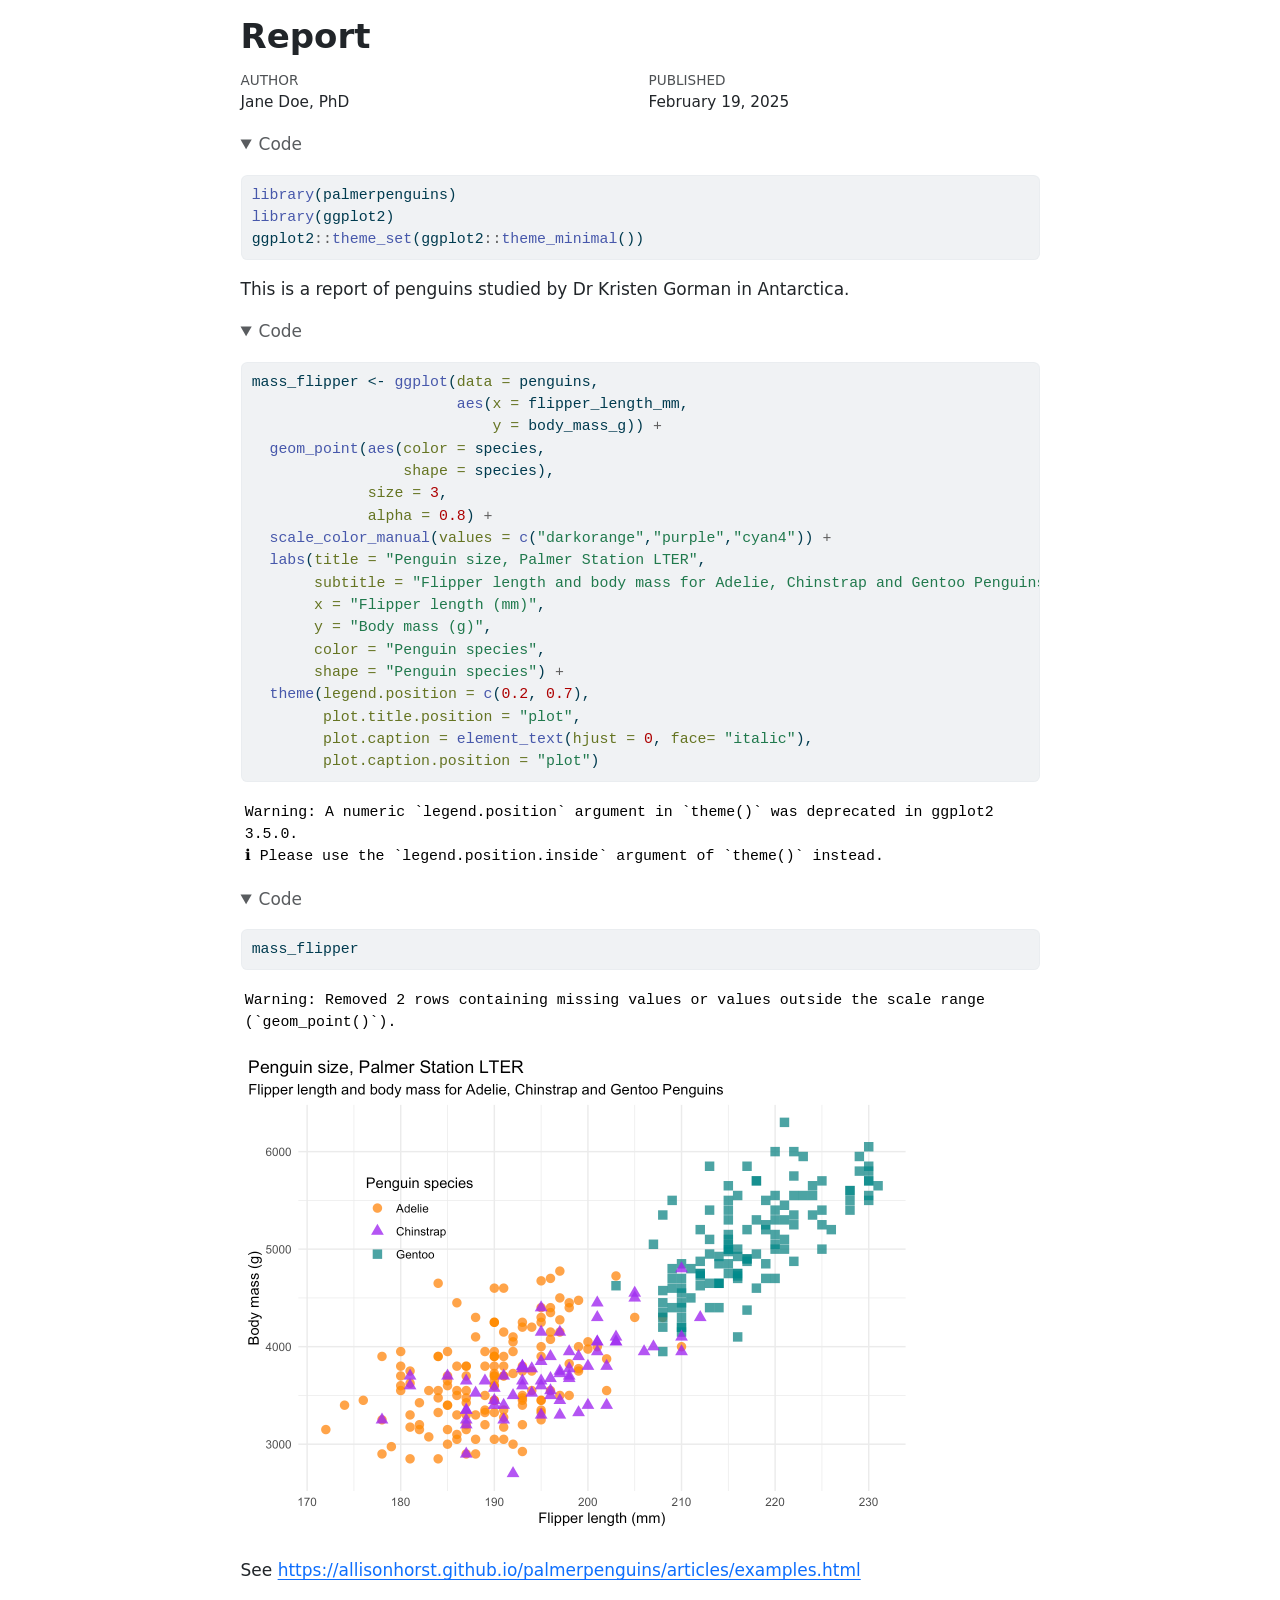
==== index.html @ 5496874f "Built site for gh-pages" ====
<!DOCTYPE html>
<html xmlns="http://www.w3.org/1999/xhtml" lang="en" xml:lang="en"><head>

<meta charset="utf-8">
<meta name="generator" content="quarto-1.5.57">

<meta name="viewport" content="width=device-width, initial-scale=1.0, user-scalable=yes">

<meta name="author" content="Jane Doe, PhD">
<meta name="dcterms.date" content="2025-02-19">

<title>Report</title>
<style>
code{white-space: pre-wrap;}
span.smallcaps{font-variant: small-caps;}
div.columns{display: flex; gap: min(4vw, 1.5em);}
div.column{flex: auto; overflow-x: auto;}
div.hanging-indent{margin-left: 1.5em; text-indent: -1.5em;}
ul.task-list{list-style: none;}
ul.task-list li input[type="checkbox"] {
  width: 0.8em;
  margin: 0 0.8em 0.2em -1em; /* quarto-specific, see https://github.com/quarto-dev/quarto-cli/issues/4556 */ 
  vertical-align: middle;
}
/* CSS for syntax highlighting */
pre > code.sourceCode { white-space: pre; position: relative; }
pre > code.sourceCode > span { line-height: 1.25; }
pre > code.sourceCode > span:empty { height: 1.2em; }
.sourceCode { overflow: visible; }
code.sourceCode > span { color: inherit; text-decoration: inherit; }
div.sourceCode { margin: 1em 0; }
pre.sourceCode { margin: 0; }
@media screen {
div.sourceCode { overflow: auto; }
}
@media print {
pre > code.sourceCode { white-space: pre-wrap; }
pre > code.sourceCode > span { display: inline-block; text-indent: -5em; padding-left: 5em; }
}
pre.numberSource code
  { counter-reset: source-line 0; }
pre.numberSource code > span
  { position: relative; left: -4em; counter-increment: source-line; }
pre.numberSource code > span > a:first-child::before
  { content: counter(source-line);
    position: relative; left: -1em; text-align: right; vertical-align: baseline;
    border: none; display: inline-block;
    -webkit-touch-callout: none; -webkit-user-select: none;
    -khtml-user-select: none; -moz-user-select: none;
    -ms-user-select: none; user-select: none;
    padding: 0 4px; width: 4em;
  }
pre.numberSource { margin-left: 3em;  padding-left: 4px; }
div.sourceCode
  {   }
@media screen {
pre > code.sourceCode > span > a:first-child::before { text-decoration: underline; }
}
</style>


<script src="notebook_files/libs/clipboard/clipboard.min.js"></script>
<script src="notebook_files/libs/quarto-html/quarto.js"></script>
<script src="notebook_files/libs/quarto-html/popper.min.js"></script>
<script src="notebook_files/libs/quarto-html/tippy.umd.min.js"></script>
<script src="notebook_files/libs/quarto-html/anchor.min.js"></script>
<link href="notebook_files/libs/quarto-html/tippy.css" rel="stylesheet">
<link href="notebook_files/libs/quarto-html/quarto-syntax-highlighting.css" rel="stylesheet" id="quarto-text-highlighting-styles">
<script src="notebook_files/libs/bootstrap/bootstrap.min.js"></script>
<link href="notebook_files/libs/bootstrap/bootstrap-icons.css" rel="stylesheet">
<link href="notebook_files/libs/bootstrap/bootstrap.min.css" rel="stylesheet" id="quarto-bootstrap" data-mode="light">


</head>

<body class="fullcontent">

<div id="quarto-content" class="page-columns page-rows-contents page-layout-article">

<main class="content" id="quarto-document-content">

<header id="title-block-header" class="quarto-title-block default">
<div class="quarto-title">
<h1 class="title">Report</h1>
</div>



<div class="quarto-title-meta">

    <div>
    <div class="quarto-title-meta-heading">Author</div>
    <div class="quarto-title-meta-contents">
             <p>Jane Doe, PhD </p>
          </div>
  </div>
    
    <div>
    <div class="quarto-title-meta-heading">Published</div>
    <div class="quarto-title-meta-contents">
      <p class="date">February 19, 2025</p>
    </div>
  </div>
  
    
  </div>
  


</header>


<div class="cell">
<details open="" class="code-fold">
<summary>Code</summary>
<div class="sourceCode cell-code" id="cb1"><pre class="sourceCode r code-with-copy"><code class="sourceCode r"><span id="cb1-1"><a href="#cb1-1" aria-hidden="true" tabindex="-1"></a><span class="fu">library</span>(palmerpenguins)</span>
<span id="cb1-2"><a href="#cb1-2" aria-hidden="true" tabindex="-1"></a><span class="fu">library</span>(ggplot2)</span>
<span id="cb1-3"><a href="#cb1-3" aria-hidden="true" tabindex="-1"></a>ggplot2<span class="sc">::</span><span class="fu">theme_set</span>(ggplot2<span class="sc">::</span><span class="fu">theme_minimal</span>())</span></code><button title="Copy to Clipboard" class="code-copy-button"><i class="bi"></i></button></pre></div>
</details>
</div>
<p>This is a report of penguins studied by Dr Kristen Gorman in Antarctica.</p>
<div class="cell">
<details open="" class="code-fold">
<summary>Code</summary>
<div class="sourceCode cell-code" id="cb2"><pre class="sourceCode r code-with-copy"><code class="sourceCode r"><span id="cb2-1"><a href="#cb2-1" aria-hidden="true" tabindex="-1"></a>mass_flipper <span class="ot">&lt;-</span> <span class="fu">ggplot</span>(<span class="at">data =</span> penguins, </span>
<span id="cb2-2"><a href="#cb2-2" aria-hidden="true" tabindex="-1"></a>                       <span class="fu">aes</span>(<span class="at">x =</span> flipper_length_mm,</span>
<span id="cb2-3"><a href="#cb2-3" aria-hidden="true" tabindex="-1"></a>                           <span class="at">y =</span> body_mass_g)) <span class="sc">+</span></span>
<span id="cb2-4"><a href="#cb2-4" aria-hidden="true" tabindex="-1"></a>  <span class="fu">geom_point</span>(<span class="fu">aes</span>(<span class="at">color =</span> species, </span>
<span id="cb2-5"><a href="#cb2-5" aria-hidden="true" tabindex="-1"></a>                 <span class="at">shape =</span> species),</span>
<span id="cb2-6"><a href="#cb2-6" aria-hidden="true" tabindex="-1"></a>             <span class="at">size =</span> <span class="dv">3</span>,</span>
<span id="cb2-7"><a href="#cb2-7" aria-hidden="true" tabindex="-1"></a>             <span class="at">alpha =</span> <span class="fl">0.8</span>) <span class="sc">+</span></span>
<span id="cb2-8"><a href="#cb2-8" aria-hidden="true" tabindex="-1"></a>  <span class="fu">scale_color_manual</span>(<span class="at">values =</span> <span class="fu">c</span>(<span class="st">"darkorange"</span>,<span class="st">"purple"</span>,<span class="st">"cyan4"</span>)) <span class="sc">+</span></span>
<span id="cb2-9"><a href="#cb2-9" aria-hidden="true" tabindex="-1"></a>  <span class="fu">labs</span>(<span class="at">title =</span> <span class="st">"Penguin size, Palmer Station LTER"</span>,</span>
<span id="cb2-10"><a href="#cb2-10" aria-hidden="true" tabindex="-1"></a>       <span class="at">subtitle =</span> <span class="st">"Flipper length and body mass for Adelie, Chinstrap and Gentoo Penguins"</span>,</span>
<span id="cb2-11"><a href="#cb2-11" aria-hidden="true" tabindex="-1"></a>       <span class="at">x =</span> <span class="st">"Flipper length (mm)"</span>,</span>
<span id="cb2-12"><a href="#cb2-12" aria-hidden="true" tabindex="-1"></a>       <span class="at">y =</span> <span class="st">"Body mass (g)"</span>,</span>
<span id="cb2-13"><a href="#cb2-13" aria-hidden="true" tabindex="-1"></a>       <span class="at">color =</span> <span class="st">"Penguin species"</span>,</span>
<span id="cb2-14"><a href="#cb2-14" aria-hidden="true" tabindex="-1"></a>       <span class="at">shape =</span> <span class="st">"Penguin species"</span>) <span class="sc">+</span></span>
<span id="cb2-15"><a href="#cb2-15" aria-hidden="true" tabindex="-1"></a>  <span class="fu">theme</span>(<span class="at">legend.position =</span> <span class="fu">c</span>(<span class="fl">0.2</span>, <span class="fl">0.7</span>),</span>
<span id="cb2-16"><a href="#cb2-16" aria-hidden="true" tabindex="-1"></a>        <span class="at">plot.title.position =</span> <span class="st">"plot"</span>,</span>
<span id="cb2-17"><a href="#cb2-17" aria-hidden="true" tabindex="-1"></a>        <span class="at">plot.caption =</span> <span class="fu">element_text</span>(<span class="at">hjust =</span> <span class="dv">0</span>, <span class="at">face=</span> <span class="st">"italic"</span>),</span>
<span id="cb2-18"><a href="#cb2-18" aria-hidden="true" tabindex="-1"></a>        <span class="at">plot.caption.position =</span> <span class="st">"plot"</span>)</span></code><button title="Copy to Clipboard" class="code-copy-button"><i class="bi"></i></button></pre></div>
</details>
<div class="cell-output cell-output-stderr">
<pre><code>Warning: A numeric `legend.position` argument in `theme()` was deprecated in ggplot2
3.5.0.
ℹ Please use the `legend.position.inside` argument of `theme()` instead.</code></pre>
</div>
<details open="" class="code-fold">
<summary>Code</summary>
<div class="sourceCode cell-code" id="cb4"><pre class="sourceCode r code-with-copy"><code class="sourceCode r"><span id="cb4-1"><a href="#cb4-1" aria-hidden="true" tabindex="-1"></a>mass_flipper</span></code><button title="Copy to Clipboard" class="code-copy-button"><i class="bi"></i></button></pre></div>
</details>
<div class="cell-output cell-output-stderr">
<pre><code>Warning: Removed 2 rows containing missing values or values outside the scale range
(`geom_point()`).</code></pre>
</div>
<div class="cell-output-display">
<div>
<figure class="figure">
<p><img src="notebook_files/figure-html/mass_vs_flipper-1.png" class="img-fluid figure-img" width="672"></p>
</figure>
</div>
</div>
</div>
<p>See <a href="https://allisonhorst.github.io/palmerpenguins/articles/examples.html" class="uri">https://allisonhorst.github.io/palmerpenguins/articles/examples.html</a></p>

</main>
<!-- /main column -->
<script id="quarto-html-after-body" type="application/javascript">
window.document.addEventListener("DOMContentLoaded", function (event) {
  const toggleBodyColorMode = (bsSheetEl) => {
    const mode = bsSheetEl.getAttribute("data-mode");
    const bodyEl = window.document.querySelector("body");
    if (mode === "dark") {
      bodyEl.classList.add("quarto-dark");
      bodyEl.classList.remove("quarto-light");
    } else {
      bodyEl.classList.add("quarto-light");
      bodyEl.classList.remove("quarto-dark");
    }
  }
  const toggleBodyColorPrimary = () => {
    const bsSheetEl = window.document.querySelector("link#quarto-bootstrap");
    if (bsSheetEl) {
      toggleBodyColorMode(bsSheetEl);
    }
  }
  toggleBodyColorPrimary();  
  const icon = "";
  const anchorJS = new window.AnchorJS();
  anchorJS.options = {
    placement: 'right',
    icon: icon
  };
  anchorJS.add('.anchored');
  const isCodeAnnotation = (el) => {
    for (const clz of el.classList) {
      if (clz.startsWith('code-annotation-')) {                     
        return true;
      }
    }
    return false;
  }
  const onCopySuccess = function(e) {
    // button target
    const button = e.trigger;
    // don't keep focus
    button.blur();
    // flash "checked"
    button.classList.add('code-copy-button-checked');
    var currentTitle = button.getAttribute("title");
    button.setAttribute("title", "Copied!");
    let tooltip;
    if (window.bootstrap) {
      button.setAttribute("data-bs-toggle", "tooltip");
      button.setAttribute("data-bs-placement", "left");
      button.setAttribute("data-bs-title", "Copied!");
      tooltip = new bootstrap.Tooltip(button, 
        { trigger: "manual", 
          customClass: "code-copy-button-tooltip",
          offset: [0, -8]});
      tooltip.show();    
    }
    setTimeout(function() {
      if (tooltip) {
        tooltip.hide();
        button.removeAttribute("data-bs-title");
        button.removeAttribute("data-bs-toggle");
        button.removeAttribute("data-bs-placement");
      }
      button.setAttribute("title", currentTitle);
      button.classList.remove('code-copy-button-checked');
    }, 1000);
    // clear code selection
    e.clearSelection();
  }
  const getTextToCopy = function(trigger) {
      const codeEl = trigger.previousElementSibling.cloneNode(true);
      for (const childEl of codeEl.children) {
        if (isCodeAnnotation(childEl)) {
          childEl.remove();
        }
      }
      return codeEl.innerText;
  }
  const clipboard = new window.ClipboardJS('.code-copy-button:not([data-in-quarto-modal])', {
    text: getTextToCopy
  });
  clipboard.on('success', onCopySuccess);
  if (window.document.getElementById('quarto-embedded-source-code-modal')) {
    // For code content inside modals, clipBoardJS needs to be initialized with a container option
    // TODO: Check when it could be a function (https://github.com/zenorocha/clipboard.js/issues/860)
    const clipboardModal = new window.ClipboardJS('.code-copy-button[data-in-quarto-modal]', {
      text: getTextToCopy,
      container: window.document.getElementById('quarto-embedded-source-code-modal')
    });
    clipboardModal.on('success', onCopySuccess);
  }
    var localhostRegex = new RegExp(/^(?:http|https):\/\/localhost\:?[0-9]*\//);
    var mailtoRegex = new RegExp(/^mailto:/);
      var filterRegex = new RegExp('/' + window.location.host + '/');
    var isInternal = (href) => {
        return filterRegex.test(href) || localhostRegex.test(href) || mailtoRegex.test(href);
    }
    // Inspect non-navigation links and adorn them if external
 	var links = window.document.querySelectorAll('a[href]:not(.nav-link):not(.navbar-brand):not(.toc-action):not(.sidebar-link):not(.sidebar-item-toggle):not(.pagination-link):not(.no-external):not([aria-hidden]):not(.dropdown-item):not(.quarto-navigation-tool):not(.about-link)');
    for (var i=0; i<links.length; i++) {
      const link = links[i];
      if (!isInternal(link.href)) {
        // undo the damage that might have been done by quarto-nav.js in the case of
        // links that we want to consider external
        if (link.dataset.originalHref !== undefined) {
          link.href = link.dataset.originalHref;
        }
      }
    }
  function tippyHover(el, contentFn, onTriggerFn, onUntriggerFn) {
    const config = {
      allowHTML: true,
      maxWidth: 500,
      delay: 100,
      arrow: false,
      appendTo: function(el) {
          return el.parentElement;
      },
      interactive: true,
      interactiveBorder: 10,
      theme: 'quarto',
      placement: 'bottom-start',
    };
    if (contentFn) {
      config.content = contentFn;
    }
    if (onTriggerFn) {
      config.onTrigger = onTriggerFn;
    }
    if (onUntriggerFn) {
      config.onUntrigger = onUntriggerFn;
    }
    window.tippy(el, config); 
  }
  const noterefs = window.document.querySelectorAll('a[role="doc-noteref"]');
  for (var i=0; i<noterefs.length; i++) {
    const ref = noterefs[i];
    tippyHover(ref, function() {
      // use id or data attribute instead here
      let href = ref.getAttribute('data-footnote-href') || ref.getAttribute('href');
      try { href = new URL(href).hash; } catch {}
      const id = href.replace(/^#\/?/, "");
      const note = window.document.getElementById(id);
      if (note) {
        return note.innerHTML;
      } else {
        return "";
      }
    });
  }
  const xrefs = window.document.querySelectorAll('a.quarto-xref');
  const processXRef = (id, note) => {
    // Strip column container classes
    const stripColumnClz = (el) => {
      el.classList.remove("page-full", "page-columns");
      if (el.children) {
        for (const child of el.children) {
          stripColumnClz(child);
        }
      }
    }
    stripColumnClz(note)
    if (id === null || id.startsWith('sec-')) {
      // Special case sections, only their first couple elements
      const container = document.createElement("div");
      if (note.children && note.children.length > 2) {
        container.appendChild(note.children[0].cloneNode(true));
        for (let i = 1; i < note.children.length; i++) {
          const child = note.children[i];
          if (child.tagName === "P" && child.innerText === "") {
            continue;
          } else {
            container.appendChild(child.cloneNode(true));
            break;
          }
        }
        if (window.Quarto?.typesetMath) {
          window.Quarto.typesetMath(container);
        }
        return container.innerHTML
      } else {
        if (window.Quarto?.typesetMath) {
          window.Quarto.typesetMath(note);
        }
        return note.innerHTML;
      }
    } else {
      // Remove any anchor links if they are present
      const anchorLink = note.querySelector('a.anchorjs-link');
      if (anchorLink) {
        anchorLink.remove();
      }
      if (window.Quarto?.typesetMath) {
        window.Quarto.typesetMath(note);
      }
      // TODO in 1.5, we should make sure this works without a callout special case
      if (note.classList.contains("callout")) {
        return note.outerHTML;
      } else {
        return note.innerHTML;
      }
    }
  }
  for (var i=0; i<xrefs.length; i++) {
    const xref = xrefs[i];
    tippyHover(xref, undefined, function(instance) {
      instance.disable();
      let url = xref.getAttribute('href');
      let hash = undefined; 
      if (url.startsWith('#')) {
        hash = url;
      } else {
        try { hash = new URL(url).hash; } catch {}
      }
      if (hash) {
        const id = hash.replace(/^#\/?/, "");
        const note = window.document.getElementById(id);
        if (note !== null) {
          try {
            const html = processXRef(id, note.cloneNode(true));
            instance.setContent(html);
          } finally {
            instance.enable();
            instance.show();
          }
        } else {
          // See if we can fetch this
          fetch(url.split('#')[0])
          .then(res => res.text())
          .then(html => {
            const parser = new DOMParser();
            const htmlDoc = parser.parseFromString(html, "text/html");
            const note = htmlDoc.getElementById(id);
            if (note !== null) {
              const html = processXRef(id, note);
              instance.setContent(html);
            } 
          }).finally(() => {
            instance.enable();
            instance.show();
          });
        }
      } else {
        // See if we can fetch a full url (with no hash to target)
        // This is a special case and we should probably do some content thinning / targeting
        fetch(url)
        .then(res => res.text())
        .then(html => {
          const parser = new DOMParser();
          const htmlDoc = parser.parseFromString(html, "text/html");
          const note = htmlDoc.querySelector('main.content');
          if (note !== null) {
            // This should only happen for chapter cross references
            // (since there is no id in the URL)
            // remove the first header
            if (note.children.length > 0 && note.children[0].tagName === "HEADER") {
              note.children[0].remove();
            }
            const html = processXRef(null, note);
            instance.setContent(html);
          } 
        }).finally(() => {
          instance.enable();
          instance.show();
        });
      }
    }, function(instance) {
    });
  }
      let selectedAnnoteEl;
      const selectorForAnnotation = ( cell, annotation) => {
        let cellAttr = 'data-code-cell="' + cell + '"';
        let lineAttr = 'data-code-annotation="' +  annotation + '"';
        const selector = 'span[' + cellAttr + '][' + lineAttr + ']';
        return selector;
      }
      const selectCodeLines = (annoteEl) => {
        const doc = window.document;
        const targetCell = annoteEl.getAttribute("data-target-cell");
        const targetAnnotation = annoteEl.getAttribute("data-target-annotation");
        const annoteSpan = window.document.querySelector(selectorForAnnotation(targetCell, targetAnnotation));
        const lines = annoteSpan.getAttribute("data-code-lines").split(",");
        const lineIds = lines.map((line) => {
          return targetCell + "-" + line;
        })
        let top = null;
        let height = null;
        let parent = null;
        if (lineIds.length > 0) {
            //compute the position of the single el (top and bottom and make a div)
            const el = window.document.getElementById(lineIds[0]);
            top = el.offsetTop;
            height = el.offsetHeight;
            parent = el.parentElement.parentElement;
          if (lineIds.length > 1) {
            const lastEl = window.document.getElementById(lineIds[lineIds.length - 1]);
            const bottom = lastEl.offsetTop + lastEl.offsetHeight;
            height = bottom - top;
          }
          if (top !== null && height !== null && parent !== null) {
            // cook up a div (if necessary) and position it 
            let div = window.document.getElementById("code-annotation-line-highlight");
            if (div === null) {
              div = window.document.createElement("div");
              div.setAttribute("id", "code-annotation-line-highlight");
              div.style.position = 'absolute';
              parent.appendChild(div);
            }
            div.style.top = top - 2 + "px";
            div.style.height = height + 4 + "px";
            div.style.left = 0;
            let gutterDiv = window.document.getElementById("code-annotation-line-highlight-gutter");
            if (gutterDiv === null) {
              gutterDiv = window.document.createElement("div");
              gutterDiv.setAttribute("id", "code-annotation-line-highlight-gutter");
              gutterDiv.style.position = 'absolute';
              const codeCell = window.document.getElementById(targetCell);
              const gutter = codeCell.querySelector('.code-annotation-gutter');
              gutter.appendChild(gutterDiv);
            }
            gutterDiv.style.top = top - 2 + "px";
            gutterDiv.style.height = height + 4 + "px";
          }
          selectedAnnoteEl = annoteEl;
        }
      };
      const unselectCodeLines = () => {
        const elementsIds = ["code-annotation-line-highlight", "code-annotation-line-highlight-gutter"];
        elementsIds.forEach((elId) => {
          const div = window.document.getElementById(elId);
          if (div) {
            div.remove();
          }
        });
        selectedAnnoteEl = undefined;
      };
        // Handle positioning of the toggle
    window.addEventListener(
      "resize",
      throttle(() => {
        elRect = undefined;
        if (selectedAnnoteEl) {
          selectCodeLines(selectedAnnoteEl);
        }
      }, 10)
    );
    function throttle(fn, ms) {
    let throttle = false;
    let timer;
      return (...args) => {
        if(!throttle) { // first call gets through
            fn.apply(this, args);
            throttle = true;
        } else { // all the others get throttled
            if(timer) clearTimeout(timer); // cancel #2
            timer = setTimeout(() => {
              fn.apply(this, args);
              timer = throttle = false;
            }, ms);
        }
      };
    }
      // Attach click handler to the DT
      const annoteDls = window.document.querySelectorAll('dt[data-target-cell]');
      for (const annoteDlNode of annoteDls) {
        annoteDlNode.addEventListener('click', (event) => {
          const clickedEl = event.target;
          if (clickedEl !== selectedAnnoteEl) {
            unselectCodeLines();
            const activeEl = window.document.querySelector('dt[data-target-cell].code-annotation-active');
            if (activeEl) {
              activeEl.classList.remove('code-annotation-active');
            }
            selectCodeLines(clickedEl);
            clickedEl.classList.add('code-annotation-active');
          } else {
            // Unselect the line
            unselectCodeLines();
            clickedEl.classList.remove('code-annotation-active');
          }
        });
      }
  const findCites = (el) => {
    const parentEl = el.parentElement;
    if (parentEl) {
      const cites = parentEl.dataset.cites;
      if (cites) {
        return {
          el,
          cites: cites.split(' ')
        };
      } else {
        return findCites(el.parentElement)
      }
    } else {
      return undefined;
    }
  };
  var bibliorefs = window.document.querySelectorAll('a[role="doc-biblioref"]');
  for (var i=0; i<bibliorefs.length; i++) {
    const ref = bibliorefs[i];
    const citeInfo = findCites(ref);
    if (citeInfo) {
      tippyHover(citeInfo.el, function() {
        var popup = window.document.createElement('div');
        citeInfo.cites.forEach(function(cite) {
          var citeDiv = window.document.createElement('div');
          citeDiv.classList.add('hanging-indent');
          citeDiv.classList.add('csl-entry');
          var biblioDiv = window.document.getElementById('ref-' + cite);
          if (biblioDiv) {
            citeDiv.innerHTML = biblioDiv.innerHTML;
          }
          popup.appendChild(citeDiv);
        });
        return popup.innerHTML;
      });
    }
  }
});
</script>
</div> <!-- /content -->




</body></html>
---- notebook_files/libs/quarto-html/tippy.css ----
.tippy-box[data-animation=fade][data-state=hidden]{opacity:0}[data-tippy-root]{max-width:calc(100vw - 10px)}.tippy-box{position:relative;background-color:#333;color:#fff;border-radius:4px;font-size:14px;line-height:1.4;white-space:normal;outline:0;transition-property:transform,visibility,opacity}.tippy-box[data-placement^=top]>.tippy-arrow{bottom:0}.tippy-box[data-placement^=top]>.tippy-arrow:before{bottom:-7px;left:0;border-width:8px 8px 0;border-top-color:initial;transform-origin:center top}.tippy-box[data-placement^=bottom]>.tippy-arrow{top:0}.tippy-box[data-placement^=bottom]>.tippy-arrow:before{top:-7px;left:0;border-width:0 8px 8px;border-bottom-color:initial;transform-origin:center bottom}.tippy-box[data-placement^=left]>.tippy-arrow{right:0}.tippy-box[data-placement^=left]>.tippy-arrow:before{border-width:8px 0 8px 8px;border-left-color:initial;right:-7px;transform-origin:center left}.tippy-box[data-placement^=right]>.tippy-arrow{left:0}.tippy-box[data-placement^=right]>.tippy-arrow:before{left:-7px;border-width:8px 8px 8px 0;border-right-color:initial;transform-origin:center right}.tippy-box[data-inertia][data-state=visible]{transition-timing-function:cubic-bezier(.54,1.5,.38,1.11)}.tippy-arrow{width:16px;height:16px;color:#333}.tippy-arrow:before{content:"";position:absolute;border-color:transparent;border-style:solid}.tippy-content{position:relative;padding:5px 9px;z-index:1}
---- notebook_files/libs/quarto-html/quarto-syntax-highlighting.css ----
/* quarto syntax highlight colors */
:root {
  --quarto-hl-ot-color: #003B4F;
  --quarto-hl-at-color: #657422;
  --quarto-hl-ss-color: #20794D;
  --quarto-hl-an-color: #5E5E5E;
  --quarto-hl-fu-color: #4758AB;
  --quarto-hl-st-color: #20794D;
  --quarto-hl-cf-color: #003B4F;
  --quarto-hl-op-color: #5E5E5E;
  --quarto-hl-er-color: #AD0000;
  --quarto-hl-bn-color: #AD0000;
  --quarto-hl-al-color: #AD0000;
  --quarto-hl-va-color: #111111;
  --quarto-hl-bu-color: inherit;
  --quarto-hl-ex-color: inherit;
  --quarto-hl-pp-color: #AD0000;
  --quarto-hl-in-color: #5E5E5E;
  --quarto-hl-vs-color: #20794D;
  --quarto-hl-wa-color: #5E5E5E;
  --quarto-hl-do-color: #5E5E5E;
  --quarto-hl-im-color: #00769E;
  --quarto-hl-ch-color: #20794D;
  --quarto-hl-dt-color: #AD0000;
  --quarto-hl-fl-color: #AD0000;
  --quarto-hl-co-color: #5E5E5E;
  --quarto-hl-cv-color: #5E5E5E;
  --quarto-hl-cn-color: #8f5902;
  --quarto-hl-sc-color: #5E5E5E;
  --quarto-hl-dv-color: #AD0000;
  --quarto-hl-kw-color: #003B4F;
}

/* other quarto variables */
:root {
  --quarto-font-monospace: SFMono-Regular, Menlo, Monaco, Consolas, "Liberation Mono", "Courier New", monospace;
}

pre > code.sourceCode > span {
  color: #003B4F;
}

code span {
  color: #003B4F;
}

code.sourceCode > span {
  color: #003B4F;
}

div.sourceCode,
div.sourceCode pre.sourceCode {
  color: #003B4F;
}

code span.ot {
  color: #003B4F;
  font-style: inherit;
}

code span.at {
  color: #657422;
  font-style: inherit;
}

code span.ss {
  color: #20794D;
  font-style: inherit;
}

code span.an {
  color: #5E5E5E;
  font-style: inherit;
}

code span.fu {
  color: #4758AB;
  font-style: inherit;
}

code span.st {
  color: #20794D;
  font-style: inherit;
}

code span.cf {
  color: #003B4F;
  font-weight: bold;
  font-style: inherit;
}

code span.op {
  color: #5E5E5E;
  font-style: inherit;
}

code span.er {
  color: #AD0000;
  font-style: inherit;
}

code span.bn {
  color: #AD0000;
  font-style: inherit;
}

code span.al {
  color: #AD0000;
  font-style: inherit;
}

code span.va {
  color: #111111;
  font-style: inherit;
}

code span.bu {
  font-style: inherit;
}

code span.ex {
  font-style: inherit;
}

code span.pp {
  color: #AD0000;
  font-style: inherit;
}

code span.in {
  color: #5E5E5E;
  font-style: inherit;
}

code span.vs {
  color: #20794D;
  font-style: inherit;
}

code span.wa {
  color: #5E5E5E;
  font-style: italic;
}

code span.do {
  color: #5E5E5E;
  font-style: italic;
}

code span.im {
  color: #00769E;
  font-style: inherit;
}

code span.ch {
  color: #20794D;
  font-style: inherit;
}

code span.dt {
  color: #AD0000;
  font-style: inherit;
}

code span.fl {
  color: #AD0000;
  font-style: inherit;
}

code span.co {
  color: #5E5E5E;
  font-style: inherit;
}

code span.cv {
  color: #5E5E5E;
  font-style: italic;
}

code span.cn {
  color: #8f5902;
  font-style: inherit;
}

code span.sc {
  color: #5E5E5E;
  font-style: inherit;
}

code span.dv {
  color: #AD0000;
  font-style: inherit;
}

code span.kw {
  color: #003B4F;
  font-weight: bold;
  font-style: inherit;
}

.prevent-inlining {
  content: "</";
}

/*# sourceMappingURL=debc5d5d77c3f9108843748ff7464032.css.map */
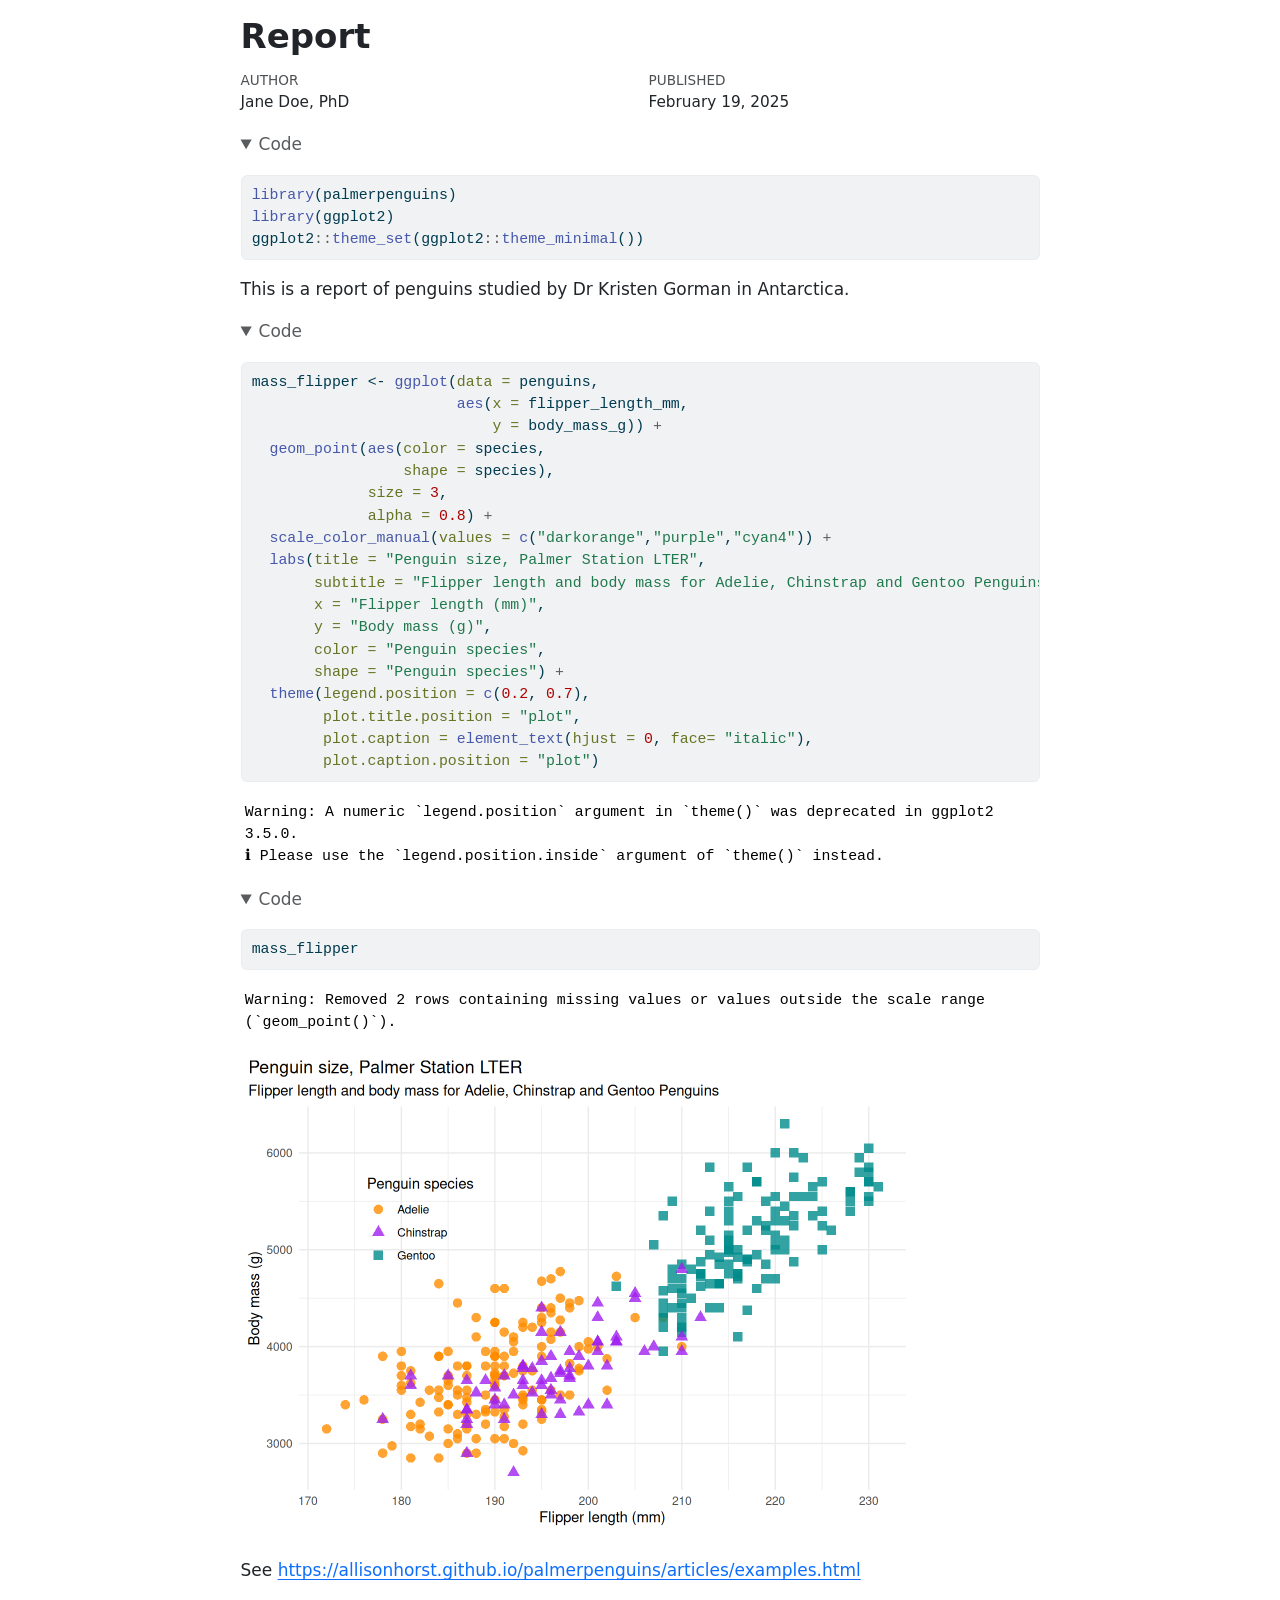
==== commit 64455d55: "Built site for gh-pages" ====
--- a/index.html
+++ b/index.html
@@ -2,7 +2,7 @@
 <html xmlns="http://www.w3.org/1999/xhtml" lang="en" xml:lang="en"><head>
 
 <meta charset="utf-8">
-<meta name="generator" content="quarto-1.5.57">
+<meta name="generator" content="quarto-1.6.40">
 
 <meta name="viewport" content="width=device-width, initial-scale=1.0, user-scalable=yes">
 
@@ -65,10 +65,10 @@
 <script src="notebook_files/libs/quarto-html/tippy.umd.min.js"></script>
 <script src="notebook_files/libs/quarto-html/anchor.min.js"></script>
 <link href="notebook_files/libs/quarto-html/tippy.css" rel="stylesheet">
-<link href="notebook_files/libs/quarto-html/quarto-syntax-highlighting.css" rel="stylesheet" id="quarto-text-highlighting-styles">
+<link href="notebook_files/libs/quarto-html/quarto-syntax-highlighting-549806ee2085284f45b00abea8c6df48.css" rel="stylesheet" id="quarto-text-highlighting-styles">
 <script src="notebook_files/libs/bootstrap/bootstrap.min.js"></script>
 <link href="notebook_files/libs/bootstrap/bootstrap-icons.css" rel="stylesheet">
-<link href="notebook_files/libs/bootstrap/bootstrap.min.css" rel="stylesheet" id="quarto-bootstrap" data-mode="light">
+<link href="notebook_files/libs/bootstrap/bootstrap-ab5557bef01e893e8b075a35da8db066.min.css" rel="stylesheet" append-hash="true" id="quarto-bootstrap" data-mode="light">
 
 
 </head>
@@ -248,8 +248,6 @@
   });
   clipboard.on('success', onCopySuccess);
   if (window.document.getElementById('quarto-embedded-source-code-modal')) {
-    // For code content inside modals, clipBoardJS needs to be initialized with a container option
-    // TODO: Check when it could be a function (https://github.com/zenorocha/clipboard.js/issues/860)
     const clipboardModal = new window.ClipboardJS('.code-copy-button[data-in-quarto-modal]', {
       text: getTextToCopy,
       container: window.document.getElementById('quarto-embedded-source-code-modal')
@@ -360,7 +358,6 @@
       if (window.Quarto?.typesetMath) {
         window.Quarto.typesetMath(note);
       }
-      // TODO in 1.5, we should make sure this works without a callout special case
       if (note.classList.contains("callout")) {
         return note.outerHTML;
       } else {
--- a/notebook_files/libs/quarto-html/quarto-syntax-highlighting-549806ee2085284f45b00abea8c6df48.css
+++ b/notebook_files/libs/quarto-html/quarto-syntax-highlighting-549806ee2085284f45b00abea8c6df48.css
@@ -0,0 +1,205 @@
+/* quarto syntax highlight colors */
+:root {
+  --quarto-hl-ot-color: #003B4F;
+  --quarto-hl-at-color: #657422;
+  --quarto-hl-ss-color: #20794D;
+  --quarto-hl-an-color: #5E5E5E;
+  --quarto-hl-fu-color: #4758AB;
+  --quarto-hl-st-color: #20794D;
+  --quarto-hl-cf-color: #003B4F;
+  --quarto-hl-op-color: #5E5E5E;
+  --quarto-hl-er-color: #AD0000;
+  --quarto-hl-bn-color: #AD0000;
+  --quarto-hl-al-color: #AD0000;
+  --quarto-hl-va-color: #111111;
+  --quarto-hl-bu-color: inherit;
+  --quarto-hl-ex-color: inherit;
+  --quarto-hl-pp-color: #AD0000;
+  --quarto-hl-in-color: #5E5E5E;
+  --quarto-hl-vs-color: #20794D;
+  --quarto-hl-wa-color: #5E5E5E;
+  --quarto-hl-do-color: #5E5E5E;
+  --quarto-hl-im-color: #00769E;
+  --quarto-hl-ch-color: #20794D;
+  --quarto-hl-dt-color: #AD0000;
+  --quarto-hl-fl-color: #AD0000;
+  --quarto-hl-co-color: #5E5E5E;
+  --quarto-hl-cv-color: #5E5E5E;
+  --quarto-hl-cn-color: #8f5902;
+  --quarto-hl-sc-color: #5E5E5E;
+  --quarto-hl-dv-color: #AD0000;
+  --quarto-hl-kw-color: #003B4F;
+}
+
+/* other quarto variables */
+:root {
+  --quarto-font-monospace: SFMono-Regular, Menlo, Monaco, Consolas, "Liberation Mono", "Courier New", monospace;
+}
+
+pre > code.sourceCode > span {
+  color: #003B4F;
+}
+
+code span {
+  color: #003B4F;
+}
+
+code.sourceCode > span {
+  color: #003B4F;
+}
+
+div.sourceCode,
+div.sourceCode pre.sourceCode {
+  color: #003B4F;
+}
+
+code span.ot {
+  color: #003B4F;
+  font-style: inherit;
+}
+
+code span.at {
+  color: #657422;
+  font-style: inherit;
+}
+
+code span.ss {
+  color: #20794D;
+  font-style: inherit;
+}
+
+code span.an {
+  color: #5E5E5E;
+  font-style: inherit;
+}
+
+code span.fu {
+  color: #4758AB;
+  font-style: inherit;
+}
+
+code span.st {
+  color: #20794D;
+  font-style: inherit;
+}
+
+code span.cf {
+  color: #003B4F;
+  font-weight: bold;
+  font-style: inherit;
+}
+
+code span.op {
+  color: #5E5E5E;
+  font-style: inherit;
+}
+
+code span.er {
+  color: #AD0000;
+  font-style: inherit;
+}
+
+code span.bn {
+  color: #AD0000;
+  font-style: inherit;
+}
+
+code span.al {
+  color: #AD0000;
+  font-style: inherit;
+}
+
+code span.va {
+  color: #111111;
+  font-style: inherit;
+}
+
+code span.bu {
+  font-style: inherit;
+}
+
+code span.ex {
+  font-style: inherit;
+}
+
+code span.pp {
+  color: #AD0000;
+  font-style: inherit;
+}
+
+code span.in {
+  color: #5E5E5E;
+  font-style: inherit;
+}
+
+code span.vs {
+  color: #20794D;
+  font-style: inherit;
+}
+
+code span.wa {
+  color: #5E5E5E;
+  font-style: italic;
+}
+
+code span.do {
+  color: #5E5E5E;
+  font-style: italic;
+}
+
+code span.im {
+  color: #00769E;
+  font-style: inherit;
+}
+
+code span.ch {
+  color: #20794D;
+  font-style: inherit;
+}
+
+code span.dt {
+  color: #AD0000;
+  font-style: inherit;
+}
+
+code span.fl {
+  color: #AD0000;
+  font-style: inherit;
+}
+
+code span.co {
+  color: #5E5E5E;
+  font-style: inherit;
+}
+
+code span.cv {
+  color: #5E5E5E;
+  font-style: italic;
+}
+
+code span.cn {
+  color: #8f5902;
+  font-style: inherit;
+}
+
+code span.sc {
+  color: #5E5E5E;
+  font-style: inherit;
+}
+
+code span.dv {
+  color: #AD0000;
+  font-style: inherit;
+}
+
+code span.kw {
+  color: #003B4F;
+  font-weight: bold;
+  font-style: inherit;
+}
+
+.prevent-inlining {
+  content: "</";
+}
+
+/*# sourceMappingURL=ae99138f4fbc2fb4c9f5e5cd69c22459.css.map */
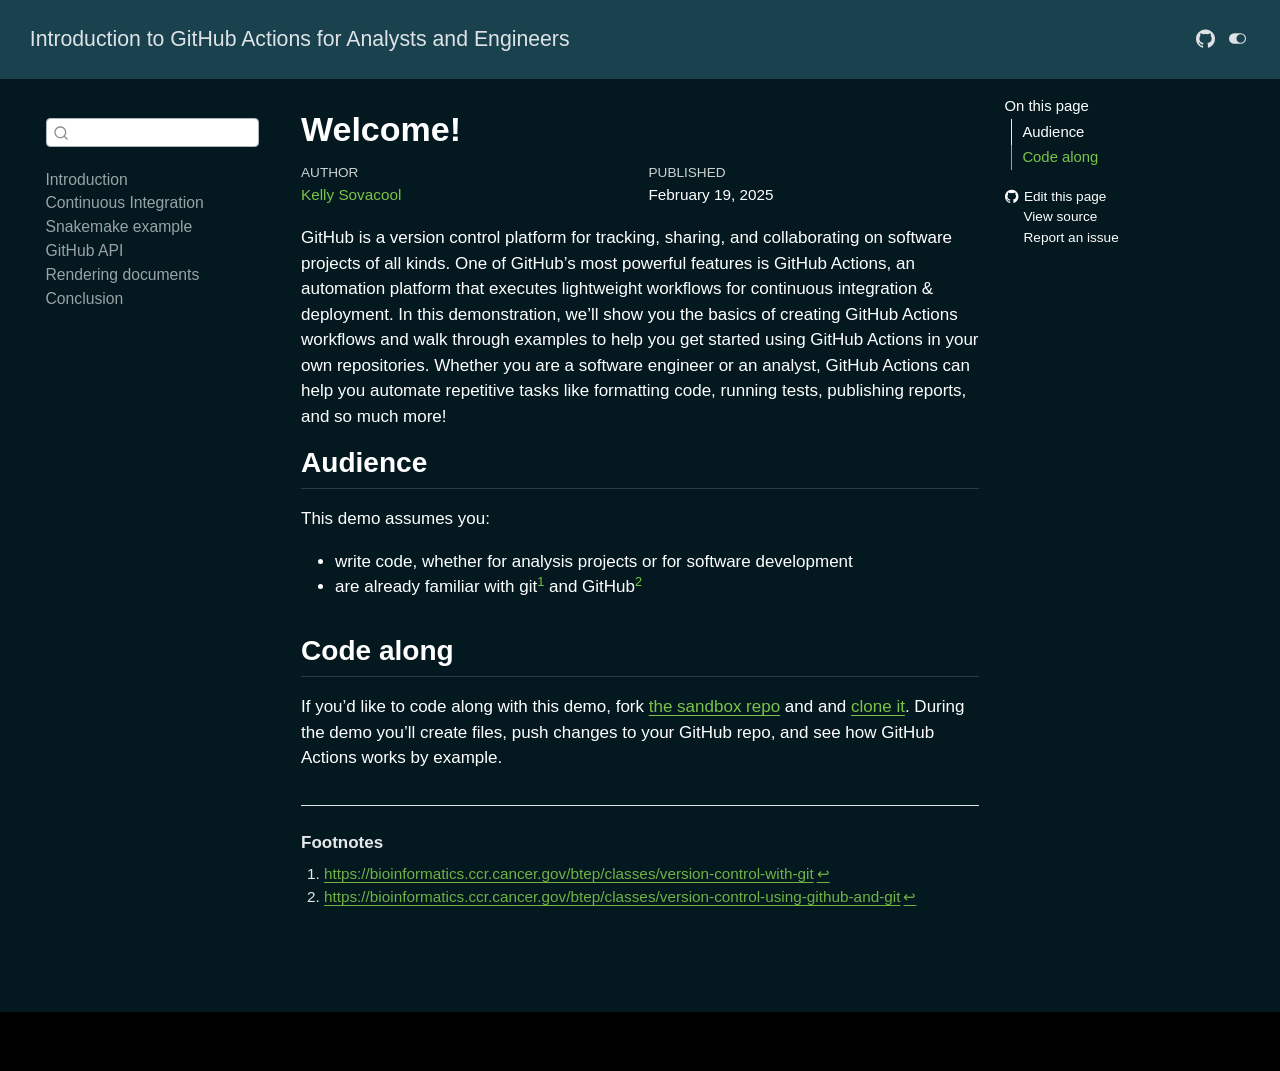
==== commit 2e6f835a: "Built site for gh-pages" ====
--- a/index.html
+++ b/index.html
@@ -6,10 +6,10 @@
 
 <meta name="viewport" content="width=device-width, initial-scale=1.0, user-scalable=yes">
 
-<meta name="author" content="Jane Doe, PhD">
+<meta name="author" content="Kelly Sovacool">
 <meta name="dcterms.date" content="2025-02-19">
 
-<title>Report</title>
+<title>Welcome! – Introduction to GitHub Actions for Analysts and Engineers</title>
 <style>
 code{white-space: pre-wrap;}
 span.smallcaps{font-variant: small-caps;}
@@ -22,66 +22,167 @@
   margin: 0 0.8em 0.2em -1em; /* quarto-specific, see https://github.com/quarto-dev/quarto-cli/issues/4556 */ 
   vertical-align: middle;
 }
-/* CSS for syntax highlighting */
-pre > code.sourceCode { white-space: pre; position: relative; }
-pre > code.sourceCode > span { line-height: 1.25; }
-pre > code.sourceCode > span:empty { height: 1.2em; }
-.sourceCode { overflow: visible; }
-code.sourceCode > span { color: inherit; text-decoration: inherit; }
-div.sourceCode { margin: 1em 0; }
-pre.sourceCode { margin: 0; }
-@media screen {
-div.sourceCode { overflow: auto; }
-}
-@media print {
-pre > code.sourceCode { white-space: pre-wrap; }
-pre > code.sourceCode > span { display: inline-block; text-indent: -5em; padding-left: 5em; }
-}
-pre.numberSource code
-  { counter-reset: source-line 0; }
-pre.numberSource code > span
-  { position: relative; left: -4em; counter-increment: source-line; }
-pre.numberSource code > span > a:first-child::before
-  { content: counter(source-line);
-    position: relative; left: -1em; text-align: right; vertical-align: baseline;
-    border: none; display: inline-block;
-    -webkit-touch-callout: none; -webkit-user-select: none;
-    -khtml-user-select: none; -moz-user-select: none;
-    -ms-user-select: none; user-select: none;
-    padding: 0 4px; width: 4em;
-  }
-pre.numberSource { margin-left: 3em;  padding-left: 4px; }
-div.sourceCode
-  {   }
-@media screen {
-pre > code.sourceCode > span > a:first-child::before { text-decoration: underline; }
-}
 </style>
 
 
-<script src="notebook_files/libs/clipboard/clipboard.min.js"></script>
-<script src="notebook_files/libs/quarto-html/quarto.js"></script>
-<script src="notebook_files/libs/quarto-html/popper.min.js"></script>
-<script src="notebook_files/libs/quarto-html/tippy.umd.min.js"></script>
-<script src="notebook_files/libs/quarto-html/anchor.min.js"></script>
-<link href="notebook_files/libs/quarto-html/tippy.css" rel="stylesheet">
-<link href="notebook_files/libs/quarto-html/quarto-syntax-highlighting-549806ee2085284f45b00abea8c6df48.css" rel="stylesheet" id="quarto-text-highlighting-styles">
-<script src="notebook_files/libs/bootstrap/bootstrap.min.js"></script>
-<link href="notebook_files/libs/bootstrap/bootstrap-icons.css" rel="stylesheet">
-<link href="notebook_files/libs/bootstrap/bootstrap-ab5557bef01e893e8b075a35da8db066.min.css" rel="stylesheet" append-hash="true" id="quarto-bootstrap" data-mode="light">
+<script src="site_libs/quarto-nav/quarto-nav.js"></script>
+<script src="site_libs/quarto-nav/headroom.min.js"></script>
+<script src="site_libs/clipboard/clipboard.min.js"></script>
+<script src="site_libs/quarto-search/autocomplete.umd.js"></script>
+<script src="site_libs/quarto-search/fuse.min.js"></script>
+<script src="site_libs/quarto-search/quarto-search.js"></script>
+<meta name="quarto:offset" content="./">
+<script src="site_libs/quarto-html/quarto.js"></script>
+<script src="site_libs/quarto-html/popper.min.js"></script>
+<script src="site_libs/quarto-html/tippy.umd.min.js"></script>
+<script src="site_libs/quarto-html/anchor.min.js"></script>
+<link href="site_libs/quarto-html/tippy.css" rel="stylesheet">
+<link href="site_libs/quarto-html/quarto-syntax-highlighting-510bd4bf211586983decf47525bf92af.css" rel="stylesheet" class="quarto-color-scheme" id="quarto-text-highlighting-styles">
+<link href="site_libs/quarto-html/quarto-syntax-highlighting-dark-e572c160e7ab6f7a77f4e86240fd5af9.css" rel="stylesheet" class="quarto-color-scheme quarto-color-alternate" id="quarto-text-highlighting-styles">
+<script src="site_libs/bootstrap/bootstrap.min.js"></script>
+<link href="site_libs/bootstrap/bootstrap-icons.css" rel="stylesheet">
+<link href="site_libs/bootstrap/bootstrap-a94f1416e90e989bb77579c081a92096.min.css" rel="stylesheet" append-hash="true" class="quarto-color-scheme" id="quarto-bootstrap" data-mode="light">
+<link href="site_libs/bootstrap/bootstrap-dark-92a1df8898e0e1472f64ee2ae9ee2d67.min.css" rel="stylesheet" append-hash="true" class="quarto-color-scheme quarto-color-alternate" id="quarto-bootstrap" data-mode="dark">
+<script id="quarto-search-options" type="application/json">{
+  "location": "sidebar",
+  "copy-button": false,
+  "collapse-after": 3,
+  "panel-placement": "start",
+  "type": "textbox",
+  "limit": 50,
+  "keyboard-shortcut": [
+    "f",
+    "/",
+    "s"
+  ],
+  "language": {
+    "search-no-results-text": "No results",
+    "search-matching-documents-text": "matching documents",
+    "search-copy-link-title": "Copy link to search",
+    "search-hide-matches-text": "Hide additional matches",
+    "search-more-match-text": "more match in this document",
+    "search-more-matches-text": "more matches in this document",
+    "search-clear-button-title": "Clear",
+    "search-text-placeholder": "",
+    "search-detached-cancel-button-title": "Cancel",
+    "search-submit-button-title": "Submit",
+    "search-label": "Search"
+  }
+}</script>
 
 
 </head>
 
-<body class="fullcontent">
-
-<div id="quarto-content" class="page-columns page-rows-contents page-layout-article">
-
+<body class="nav-sidebar floating nav-fixed">
+
+<div id="quarto-search-results"></div>
+  <header id="quarto-header" class="headroom fixed-top">
+    <nav class="navbar navbar-expand-lg " data-bs-theme="dark">
+      <div class="navbar-container container-fluid">
+      <div class="navbar-brand-container mx-auto">
+    <a class="navbar-brand" href="./index.html">
+    <span class="navbar-title">Introduction to GitHub Actions for Analysts and Engineers</span>
+    </a>
+  </div>
+          <button class="navbar-toggler" type="button" data-bs-toggle="collapse" data-bs-target="#navbarCollapse" aria-controls="navbarCollapse" role="menu" aria-expanded="false" aria-label="Toggle navigation" onclick="if (window.quartoToggleHeadroom) { window.quartoToggleHeadroom(); }">
+  <span class="navbar-toggler-icon"></span>
+</button>
+          <div class="collapse navbar-collapse" id="navbarCollapse">
+            <ul class="navbar-nav navbar-nav-scroll ms-auto">
+  <li class="nav-item compact">
+    <a class="nav-link" href="https://github.com/kelly-sovacool/gh-actions-demo"> <i class="bi bi-github" role="img" aria-label="GitHub repository">
+</i> 
+<span class="menu-text"></span></a>
+  </li>  
+</ul>
+          </div> <!-- /navcollapse -->
+            <div class="quarto-navbar-tools">
+  <a href="" class="quarto-color-scheme-toggle quarto-navigation-tool  px-1" onclick="window.quartoToggleColorScheme(); return false;" title="Toggle dark mode"><i class="bi"></i></a>
+</div>
+      </div> <!-- /container-fluid -->
+    </nav>
+  <nav class="quarto-secondary-nav">
+    <div class="container-fluid d-flex">
+      <button type="button" class="quarto-btn-toggle btn" data-bs-toggle="collapse" role="button" data-bs-target=".quarto-sidebar-collapse-item" aria-controls="quarto-sidebar" aria-expanded="false" aria-label="Toggle sidebar navigation" onclick="if (window.quartoToggleHeadroom) { window.quartoToggleHeadroom(); }">
+        <i class="bi bi-layout-text-sidebar-reverse"></i>
+      </button>
+        <nav class="quarto-page-breadcrumbs" aria-label="breadcrumb"><ol class="breadcrumb"><li class="breadcrumb-item">Welcome!</li></ol></nav>
+        <a class="flex-grow-1" role="navigation" data-bs-toggle="collapse" data-bs-target=".quarto-sidebar-collapse-item" aria-controls="quarto-sidebar" aria-expanded="false" aria-label="Toggle sidebar navigation" onclick="if (window.quartoToggleHeadroom) { window.quartoToggleHeadroom(); }">      
+        </a>
+      <button type="button" class="btn quarto-search-button" aria-label="Search" onclick="window.quartoOpenSearch();">
+        <i class="bi bi-search"></i>
+      </button>
+    </div>
+  </nav>
+</header>
+<!-- content -->
+<div id="quarto-content" class="quarto-container page-columns page-rows-contents page-layout-article page-navbar">
+<!-- sidebar -->
+  <nav id="quarto-sidebar" class="sidebar collapse collapse-horizontal quarto-sidebar-collapse-item sidebar-navigation floating overflow-auto">
+        <div class="mt-2 flex-shrink-0 align-items-center">
+        <div class="sidebar-search">
+        <div id="quarto-search" class="" title="Search"></div>
+        </div>
+        </div>
+    <div class="sidebar-menu-container"> 
+    <ul class="list-unstyled mt-1">
+        <li class="sidebar-item">
+  <div class="sidebar-item-container"> 
+  <a href="./sections/0_intro.html" class="sidebar-item-text sidebar-link">
+ <span class="menu-text">Introduction</span></a>
+  </div>
+</li>
+        <li class="sidebar-item">
+  <div class="sidebar-item-container"> 
+  <a href="./sections/1_ci.html" class="sidebar-item-text sidebar-link">
+ <span class="menu-text">Continuous Integration</span></a>
+  </div>
+</li>
+        <li class="sidebar-item">
+  <div class="sidebar-item-container"> 
+  <a href="./sections/2_snakemake.html" class="sidebar-item-text sidebar-link">
+ <span class="menu-text">Snakemake example</span></a>
+  </div>
+</li>
+        <li class="sidebar-item">
+  <div class="sidebar-item-container"> 
+  <a href="./sections/3_ghapi.html" class="sidebar-item-text sidebar-link">
+ <span class="menu-text">GitHub API</span></a>
+  </div>
+</li>
+        <li class="sidebar-item">
+  <div class="sidebar-item-container"> 
+  <a href="./sections/4_docs.html" class="sidebar-item-text sidebar-link">
+ <span class="menu-text">Rendering documents</span></a>
+  </div>
+</li>
+        <li class="sidebar-item">
+  <div class="sidebar-item-container"> 
+  <a href="./sections/9_conclusion.html" class="sidebar-item-text sidebar-link">
+ <span class="menu-text">Conclusion</span></a>
+  </div>
+</li>
+    </ul>
+    </div>
+</nav>
+<div id="quarto-sidebar-glass" class="quarto-sidebar-collapse-item" data-bs-toggle="collapse" data-bs-target=".quarto-sidebar-collapse-item"></div>
+<!-- margin-sidebar -->
+    <div id="quarto-margin-sidebar" class="sidebar margin-sidebar">
+        <nav id="TOC" role="doc-toc" class="toc-active">
+    <h2 id="toc-title">On this page</h2>
+   
+  <ul>
+  <li><a href="#audience" id="toc-audience" class="nav-link active" data-scroll-target="#audience">Audience</a></li>
+  <li><a href="#code-along" id="toc-code-along" class="nav-link" data-scroll-target="#code-along">Code along</a></li>
+  </ul>
+<div class="toc-actions"><ul><li><a href="https://github.com/kelly-sovacool/gh-actions-demo/edit/main/index.qmd" class="toc-action"><i class="bi bi-github"></i>Edit this page</a></li><li><a href="https://github.com/kelly-sovacool/gh-actions-demo/blob/main/index.qmd" class="toc-action"><i class="bi empty"></i>View source</a></li><li><a href="https://github.com/kelly-sovacool/gh-actions-demo/issues/new" class="toc-action"><i class="bi empty"></i>Report an issue</a></li></ul></div></nav>
+    </div>
+<!-- main -->
 <main class="content" id="quarto-document-content">
 
 <header id="title-block-header" class="quarto-title-block default">
 <div class="quarto-title">
-<h1 class="title">Report</h1>
+<h1 class="title">Welcome!</h1>
 </div>
 
 
@@ -91,7 +192,7 @@
     <div>
     <div class="quarto-title-meta-heading">Author</div>
     <div class="quarto-title-meta-contents">
-             <p>Jane Doe, PhD </p>
+             <p><a href="https://sovacool.dev">Kelly Sovacool</a> </p>
           </div>
   </div>
     
@@ -110,62 +211,30 @@
 </header>
 
 
-<div class="cell">
-<details open="" class="code-fold">
-<summary>Code</summary>
-<div class="sourceCode cell-code" id="cb1"><pre class="sourceCode r code-with-copy"><code class="sourceCode r"><span id="cb1-1"><a href="#cb1-1" aria-hidden="true" tabindex="-1"></a><span class="fu">library</span>(palmerpenguins)</span>
-<span id="cb1-2"><a href="#cb1-2" aria-hidden="true" tabindex="-1"></a><span class="fu">library</span>(ggplot2)</span>
-<span id="cb1-3"><a href="#cb1-3" aria-hidden="true" tabindex="-1"></a>ggplot2<span class="sc">::</span><span class="fu">theme_set</span>(ggplot2<span class="sc">::</span><span class="fu">theme_minimal</span>())</span></code><button title="Copy to Clipboard" class="code-copy-button"><i class="bi"></i></button></pre></div>
-</details>
-</div>
-<p>This is a report of penguins studied by Dr Kristen Gorman in Antarctica.</p>
-<div class="cell">
-<details open="" class="code-fold">
-<summary>Code</summary>
-<div class="sourceCode cell-code" id="cb2"><pre class="sourceCode r code-with-copy"><code class="sourceCode r"><span id="cb2-1"><a href="#cb2-1" aria-hidden="true" tabindex="-1"></a>mass_flipper <span class="ot">&lt;-</span> <span class="fu">ggplot</span>(<span class="at">data =</span> penguins, </span>
-<span id="cb2-2"><a href="#cb2-2" aria-hidden="true" tabindex="-1"></a>                       <span class="fu">aes</span>(<span class="at">x =</span> flipper_length_mm,</span>
-<span id="cb2-3"><a href="#cb2-3" aria-hidden="true" tabindex="-1"></a>                           <span class="at">y =</span> body_mass_g)) <span class="sc">+</span></span>
-<span id="cb2-4"><a href="#cb2-4" aria-hidden="true" tabindex="-1"></a>  <span class="fu">geom_point</span>(<span class="fu">aes</span>(<span class="at">color =</span> species, </span>
-<span id="cb2-5"><a href="#cb2-5" aria-hidden="true" tabindex="-1"></a>                 <span class="at">shape =</span> species),</span>
-<span id="cb2-6"><a href="#cb2-6" aria-hidden="true" tabindex="-1"></a>             <span class="at">size =</span> <span class="dv">3</span>,</span>
-<span id="cb2-7"><a href="#cb2-7" aria-hidden="true" tabindex="-1"></a>             <span class="at">alpha =</span> <span class="fl">0.8</span>) <span class="sc">+</span></span>
-<span id="cb2-8"><a href="#cb2-8" aria-hidden="true" tabindex="-1"></a>  <span class="fu">scale_color_manual</span>(<span class="at">values =</span> <span class="fu">c</span>(<span class="st">"darkorange"</span>,<span class="st">"purple"</span>,<span class="st">"cyan4"</span>)) <span class="sc">+</span></span>
-<span id="cb2-9"><a href="#cb2-9" aria-hidden="true" tabindex="-1"></a>  <span class="fu">labs</span>(<span class="at">title =</span> <span class="st">"Penguin size, Palmer Station LTER"</span>,</span>
-<span id="cb2-10"><a href="#cb2-10" aria-hidden="true" tabindex="-1"></a>       <span class="at">subtitle =</span> <span class="st">"Flipper length and body mass for Adelie, Chinstrap and Gentoo Penguins"</span>,</span>
-<span id="cb2-11"><a href="#cb2-11" aria-hidden="true" tabindex="-1"></a>       <span class="at">x =</span> <span class="st">"Flipper length (mm)"</span>,</span>
-<span id="cb2-12"><a href="#cb2-12" aria-hidden="true" tabindex="-1"></a>       <span class="at">y =</span> <span class="st">"Body mass (g)"</span>,</span>
-<span id="cb2-13"><a href="#cb2-13" aria-hidden="true" tabindex="-1"></a>       <span class="at">color =</span> <span class="st">"Penguin species"</span>,</span>
-<span id="cb2-14"><a href="#cb2-14" aria-hidden="true" tabindex="-1"></a>       <span class="at">shape =</span> <span class="st">"Penguin species"</span>) <span class="sc">+</span></span>
-<span id="cb2-15"><a href="#cb2-15" aria-hidden="true" tabindex="-1"></a>  <span class="fu">theme</span>(<span class="at">legend.position =</span> <span class="fu">c</span>(<span class="fl">0.2</span>, <span class="fl">0.7</span>),</span>
-<span id="cb2-16"><a href="#cb2-16" aria-hidden="true" tabindex="-1"></a>        <span class="at">plot.title.position =</span> <span class="st">"plot"</span>,</span>
-<span id="cb2-17"><a href="#cb2-17" aria-hidden="true" tabindex="-1"></a>        <span class="at">plot.caption =</span> <span class="fu">element_text</span>(<span class="at">hjust =</span> <span class="dv">0</span>, <span class="at">face=</span> <span class="st">"italic"</span>),</span>
-<span id="cb2-18"><a href="#cb2-18" aria-hidden="true" tabindex="-1"></a>        <span class="at">plot.caption.position =</span> <span class="st">"plot"</span>)</span></code><button title="Copy to Clipboard" class="code-copy-button"><i class="bi"></i></button></pre></div>
-</details>
-<div class="cell-output cell-output-stderr">
-<pre><code>Warning: A numeric `legend.position` argument in `theme()` was deprecated in ggplot2
-3.5.0.
-ℹ Please use the `legend.position.inside` argument of `theme()` instead.</code></pre>
-</div>
-<details open="" class="code-fold">
-<summary>Code</summary>
-<div class="sourceCode cell-code" id="cb4"><pre class="sourceCode r code-with-copy"><code class="sourceCode r"><span id="cb4-1"><a href="#cb4-1" aria-hidden="true" tabindex="-1"></a>mass_flipper</span></code><button title="Copy to Clipboard" class="code-copy-button"><i class="bi"></i></button></pre></div>
-</details>
-<div class="cell-output cell-output-stderr">
-<pre><code>Warning: Removed 2 rows containing missing values or values outside the scale range
-(`geom_point()`).</code></pre>
-</div>
-<div class="cell-output-display">
-<div>
-<figure class="figure">
-<p><img src="notebook_files/figure-html/mass_vs_flipper-1.png" class="img-fluid figure-img" width="672"></p>
-</figure>
-</div>
-</div>
-</div>
-<p>See <a href="https://allisonhorst.github.io/palmerpenguins/articles/examples.html" class="uri">https://allisonhorst.github.io/palmerpenguins/articles/examples.html</a></p>
-
-</main>
-<!-- /main column -->
+<p>GitHub is a version control platform for tracking, sharing, and collaborating on software projects of all kinds. One of GitHub’s most powerful features is GitHub Actions, an automation platform that executes lightweight workflows for continuous integration &amp; deployment. In this demonstration, we’ll show you the basics of creating GitHub Actions workflows and walk through examples to help you get started using GitHub Actions in your own repositories. Whether you are a software engineer or an analyst, GitHub Actions can help you automate repetitive tasks like formatting code, running tests, publishing reports, and so much more!</p>
+<section id="audience" class="level2">
+<h2 class="anchored" data-anchor-id="audience">Audience</h2>
+<p>This demo assumes you:</p>
+<ul>
+<li>write code, whether for analysis projects or for software development</li>
+<li>are already familiar with git<a href="#fn1" class="footnote-ref" id="fnref1" role="doc-noteref"><sup>1</sup></a> and GitHub<a href="#fn2" class="footnote-ref" id="fnref2" role="doc-noteref"><sup>2</sup></a></li>
+</ul>
+</section>
+<section id="code-along" class="level2">
+<h2 class="anchored" data-anchor-id="code-along">Code along</h2>
+<p>If you’d like to code along with this demo, fork <a href="https://github.com/kelly-sovacool/gh-actions-sandbox/fork">the sandbox repo</a> and and <a href="https://docs.github.com/en/repositories/creating-and-managing-repositories/cloning-a-repository">clone it</a>. During the demo you’ll create files, push changes to your GitHub repo, and see how GitHub Actions works by example.</p>
+
+
+</section>
+
+
+<div id="quarto-appendix" class="default"><section id="footnotes" class="footnotes footnotes-end-of-document" role="doc-endnotes"><h2 class="anchored quarto-appendix-heading">Footnotes</h2>
+
+<ol>
+<li id="fn1"><p><a href="https://bioinformatics.ccr.cancer.gov/btep/classes/version-control-with-git" class="uri">https://bioinformatics.ccr.cancer.gov/btep/classes/version-control-with-git</a><a href="#fnref1" class="footnote-back" role="doc-backlink">↩︎</a></p></li>
+<li id="fn2"><p><a href="https://bioinformatics.ccr.cancer.gov/btep/classes/version-control-using-github-and-git" class="uri">https://bioinformatics.ccr.cancer.gov/btep/classes/version-control-using-github-and-git</a><a href="#fnref2" class="footnote-back" role="doc-backlink">↩︎</a></p></li>
+</ol>
+</section></div></main> <!-- /main -->
 <script id="quarto-html-after-body" type="application/javascript">
 window.document.addEventListener("DOMContentLoaded", function (event) {
   const toggleBodyColorMode = (bsSheetEl) => {
@@ -186,6 +255,150 @@
     }
   }
   toggleBodyColorPrimary();  
+  const disableStylesheet = (stylesheets) => {
+    for (let i=0; i < stylesheets.length; i++) {
+      const stylesheet = stylesheets[i];
+      stylesheet.rel = 'prefetch';
+    }
+  }
+  const enableStylesheet = (stylesheets) => {
+    for (let i=0; i < stylesheets.length; i++) {
+      const stylesheet = stylesheets[i];
+      stylesheet.rel = 'stylesheet';
+    }
+  }
+  const manageTransitions = (selector, allowTransitions) => {
+    const els = window.document.querySelectorAll(selector);
+    for (let i=0; i < els.length; i++) {
+      const el = els[i];
+      if (allowTransitions) {
+        el.classList.remove('notransition');
+      } else {
+        el.classList.add('notransition');
+      }
+    }
+  }
+  const toggleGiscusIfUsed = (isAlternate, darkModeDefault) => {
+    const baseTheme = document.querySelector('#giscus-base-theme')?.value ?? 'light';
+    const alternateTheme = document.querySelector('#giscus-alt-theme')?.value ?? 'dark';
+    let newTheme = '';
+    if(darkModeDefault) {
+      newTheme = isAlternate ? baseTheme : alternateTheme;
+    } else {
+      newTheme = isAlternate ? alternateTheme : baseTheme;
+    }
+    const changeGiscusTheme = () => {
+      // From: https://github.com/giscus/giscus/issues/336
+      const sendMessage = (message) => {
+        const iframe = document.querySelector('iframe.giscus-frame');
+        if (!iframe) return;
+        iframe.contentWindow.postMessage({ giscus: message }, 'https://giscus.app');
+      }
+      sendMessage({
+        setConfig: {
+          theme: newTheme
+        }
+      });
+    }
+    const isGiscussLoaded = window.document.querySelector('iframe.giscus-frame') !== null;
+    if (isGiscussLoaded) {
+      changeGiscusTheme();
+    }
+  }
+  const toggleColorMode = (alternate) => {
+    // Switch the stylesheets
+    const alternateStylesheets = window.document.querySelectorAll('link.quarto-color-scheme.quarto-color-alternate');
+    manageTransitions('#quarto-margin-sidebar .nav-link', false);
+    if (alternate) {
+      enableStylesheet(alternateStylesheets);
+      for (const sheetNode of alternateStylesheets) {
+        if (sheetNode.id === "quarto-bootstrap") {
+          toggleBodyColorMode(sheetNode);
+        }
+      }
+    } else {
+      disableStylesheet(alternateStylesheets);
+      toggleBodyColorPrimary();
+    }
+    manageTransitions('#quarto-margin-sidebar .nav-link', true);
+    // Switch the toggles
+    const toggles = window.document.querySelectorAll('.quarto-color-scheme-toggle');
+    for (let i=0; i < toggles.length; i++) {
+      const toggle = toggles[i];
+      if (toggle) {
+        if (alternate) {
+          toggle.classList.add("alternate");     
+        } else {
+          toggle.classList.remove("alternate");
+        }
+      }
+    }
+    // Hack to workaround the fact that safari doesn't
+    // properly recolor the scrollbar when toggling (#1455)
+    if (navigator.userAgent.indexOf('Safari') > 0 && navigator.userAgent.indexOf('Chrome') == -1) {
+      manageTransitions("body", false);
+      window.scrollTo(0, 1);
+      setTimeout(() => {
+        window.scrollTo(0, 0);
+        manageTransitions("body", true);
+      }, 40);  
+    }
+  }
+  const isFileUrl = () => { 
+    return window.location.protocol === 'file:';
+  }
+  const hasAlternateSentinel = () => {  
+    let styleSentinel = getColorSchemeSentinel();
+    if (styleSentinel !== null) {
+      return styleSentinel === "alternate";
+    } else {
+      return false;
+    }
+  }
+  const setStyleSentinel = (alternate) => {
+    const value = alternate ? "alternate" : "default";
+    if (!isFileUrl()) {
+      window.localStorage.setItem("quarto-color-scheme", value);
+    } else {
+      localAlternateSentinel = value;
+    }
+  }
+  const getColorSchemeSentinel = () => {
+    if (!isFileUrl()) {
+      const storageValue = window.localStorage.getItem("quarto-color-scheme");
+      return storageValue != null ? storageValue : localAlternateSentinel;
+    } else {
+      return localAlternateSentinel;
+    }
+  }
+  const darkModeDefault = true;
+  let localAlternateSentinel = darkModeDefault ? 'alternate' : 'default';
+  // Dark / light mode switch
+  window.quartoToggleColorScheme = () => {
+    // Read the current dark / light value 
+    let toAlternate = !hasAlternateSentinel();
+    toggleColorMode(toAlternate);
+    setStyleSentinel(toAlternate);
+    toggleGiscusIfUsed(toAlternate, darkModeDefault);
+  };
+  // Ensure there is a toggle, if there isn't float one in the top right
+  if (window.document.querySelector('.quarto-color-scheme-toggle') === null) {
+    const a = window.document.createElement('a');
+    a.classList.add('top-right');
+    a.classList.add('quarto-color-scheme-toggle');
+    a.href = "";
+    a.onclick = function() { try { window.quartoToggleColorScheme(); } catch {} return false; };
+    const i = window.document.createElement("i");
+    i.classList.add('bi');
+    a.appendChild(i);
+    window.document.body.appendChild(a);
+  }
+  // Switch to dark mode if need be
+  if (hasAlternateSentinel()) {
+    toggleColorMode(true);
+  } else {
+    toggleColorMode(false);
+  }
   const icon = "";
   const anchorJS = new window.AnchorJS();
   anchorJS.options = {
@@ -256,7 +469,7 @@
   }
     var localhostRegex = new RegExp(/^(?:http|https):\/\/localhost\:?[0-9]*\//);
     var mailtoRegex = new RegExp(/^mailto:/);
-      var filterRegex = new RegExp('/' + window.location.host + '/');
+      var filterRegex = new RegExp("https:\/\/kelly-sovacool\.github\.io\/gh-actions-demo\/");
     var isInternal = (href) => {
         return filterRegex.test(href) || localhostRegex.test(href) || mailtoRegex.test(href);
     }
@@ -588,4 +801,4 @@
 
 
 
-</body></html>+<footer class="footer"><div class="nav-footer"><div class="nav-footer-center"><div class="toc-actions d-sm-block d-md-none"><ul><li><a href="https://github.com/kelly-sovacool/gh-actions-demo/edit/main/index.qmd" class="toc-action"><i class="bi bi-github"></i>Edit this page</a></li><li><a href="https://github.com/kelly-sovacool/gh-actions-demo/blob/main/index.qmd" class="toc-action"><i class="bi empty"></i>View source</a></li><li><a href="https://github.com/kelly-sovacool/gh-actions-demo/issues/new" class="toc-action"><i class="bi empty"></i>Report an issue</a></li></ul></div></div></div></footer></body></html>
--- a/site_libs/quarto-html/tippy.css
+++ b/site_libs/quarto-html/tippy.css
@@ -0,0 +1 @@
+.tippy-box[data-animation=fade][data-state=hidden]{opacity:0}[data-tippy-root]{max-width:calc(100vw - 10px)}.tippy-box{position:relative;background-color:#333;color:#fff;border-radius:4px;font-size:14px;line-height:1.4;white-space:normal;outline:0;transition-property:transform,visibility,opacity}.tippy-box[data-placement^=top]>.tippy-arrow{bottom:0}.tippy-box[data-placement^=top]>.tippy-arrow:before{bottom:-7px;left:0;border-width:8px 8px 0;border-top-color:initial;transform-origin:center top}.tippy-box[data-placement^=bottom]>.tippy-arrow{top:0}.tippy-box[data-placement^=bottom]>.tippy-arrow:before{top:-7px;left:0;border-width:0 8px 8px;border-bottom-color:initial;transform-origin:center bottom}.tippy-box[data-placement^=left]>.tippy-arrow{right:0}.tippy-box[data-placement^=left]>.tippy-arrow:before{border-width:8px 0 8px 8px;border-left-color:initial;right:-7px;transform-origin:center left}.tippy-box[data-placement^=right]>.tippy-arrow{left:0}.tippy-box[data-placement^=right]>.tippy-arrow:before{left:-7px;border-width:8px 8px 8px 0;border-right-color:initial;transform-origin:center right}.tippy-box[data-inertia][data-state=visible]{transition-timing-function:cubic-bezier(.54,1.5,.38,1.11)}.tippy-arrow{width:16px;height:16px;color:#333}.tippy-arrow:before{content:"";position:absolute;border-color:transparent;border-style:solid}.tippy-content{position:relative;padding:5px 9px;z-index:1}
--- a/site_libs/quarto-html/quarto-syntax-highlighting-510bd4bf211586983decf47525bf92af.css
+++ b/site_libs/quarto-html/quarto-syntax-highlighting-510bd4bf211586983decf47525bf92af.css
@@ -0,0 +1,205 @@
+/* quarto syntax highlight colors */
+:root {
+  --quarto-hl-ot-color: #003B4F;
+  --quarto-hl-at-color: #657422;
+  --quarto-hl-ss-color: #20794D;
+  --quarto-hl-an-color: #5E5E5E;
+  --quarto-hl-fu-color: #4758AB;
+  --quarto-hl-st-color: #20794D;
+  --quarto-hl-cf-color: #003B4F;
+  --quarto-hl-op-color: #5E5E5E;
+  --quarto-hl-er-color: #AD0000;
+  --quarto-hl-bn-color: #AD0000;
+  --quarto-hl-al-color: #AD0000;
+  --quarto-hl-va-color: #111111;
+  --quarto-hl-bu-color: inherit;
+  --quarto-hl-ex-color: inherit;
+  --quarto-hl-pp-color: #AD0000;
+  --quarto-hl-in-color: #5E5E5E;
+  --quarto-hl-vs-color: #20794D;
+  --quarto-hl-wa-color: #5E5E5E;
+  --quarto-hl-do-color: #5E5E5E;
+  --quarto-hl-im-color: #00769E;
+  --quarto-hl-ch-color: #20794D;
+  --quarto-hl-dt-color: #AD0000;
+  --quarto-hl-fl-color: #AD0000;
+  --quarto-hl-co-color: #5E5E5E;
+  --quarto-hl-cv-color: #5E5E5E;
+  --quarto-hl-cn-color: #8f5902;
+  --quarto-hl-sc-color: #5E5E5E;
+  --quarto-hl-dv-color: #AD0000;
+  --quarto-hl-kw-color: #003B4F;
+}
+
+/* other quarto variables */
+:root {
+  --quarto-font-monospace: "Roboto Mono", "Andale Mono" "Source Code Pro", monospace;
+}
+
+pre > code.sourceCode > span {
+  color: #003B4F;
+}
+
+code span {
+  color: #003B4F;
+}
+
+code.sourceCode > span {
+  color: #003B4F;
+}
+
+div.sourceCode,
+div.sourceCode pre.sourceCode {
+  color: #003B4F;
+}
+
+code span.ot {
+  color: #003B4F;
+  font-style: inherit;
+}
+
+code span.at {
+  color: #657422;
+  font-style: inherit;
+}
+
+code span.ss {
+  color: #20794D;
+  font-style: inherit;
+}
+
+code span.an {
+  color: #5E5E5E;
+  font-style: inherit;
+}
+
+code span.fu {
+  color: #4758AB;
+  font-style: inherit;
+}
+
+code span.st {
+  color: #20794D;
+  font-style: inherit;
+}
+
+code span.cf {
+  color: #003B4F;
+  font-weight: bold;
+  font-style: inherit;
+}
+
+code span.op {
+  color: #5E5E5E;
+  font-style: inherit;
+}
+
+code span.er {
+  color: #AD0000;
+  font-style: inherit;
+}
+
+code span.bn {
+  color: #AD0000;
+  font-style: inherit;
+}
+
+code span.al {
+  color: #AD0000;
+  font-style: inherit;
+}
+
+code span.va {
+  color: #111111;
+  font-style: inherit;
+}
+
+code span.bu {
+  font-style: inherit;
+}
+
+code span.ex {
+  font-style: inherit;
+}
+
+code span.pp {
+  color: #AD0000;
+  font-style: inherit;
+}
+
+code span.in {
+  color: #5E5E5E;
+  font-style: inherit;
+}
+
+code span.vs {
+  color: #20794D;
+  font-style: inherit;
+}
+
+code span.wa {
+  color: #5E5E5E;
+  font-style: italic;
+}
+
+code span.do {
+  color: #5E5E5E;
+  font-style: italic;
+}
+
+code span.im {
+  color: #00769E;
+  font-style: inherit;
+}
+
+code span.ch {
+  color: #20794D;
+  font-style: inherit;
+}
+
+code span.dt {
+  color: #AD0000;
+  font-style: inherit;
+}
+
+code span.fl {
+  color: #AD0000;
+  font-style: inherit;
+}
+
+code span.co {
+  color: #5E5E5E;
+  font-style: inherit;
+}
+
+code span.cv {
+  color: #5E5E5E;
+  font-style: italic;
+}
+
+code span.cn {
+  color: #8f5902;
+  font-style: inherit;
+}
+
+code span.sc {
+  color: #5E5E5E;
+  font-style: inherit;
+}
+
+code span.dv {
+  color: #AD0000;
+  font-style: inherit;
+}
+
+code span.kw {
+  color: #003B4F;
+  font-weight: bold;
+  font-style: inherit;
+}
+
+.prevent-inlining {
+  content: "</";
+}
+
+/*# sourceMappingURL=3456f8a1994565a197ea6e932a4b06a8.css.map */
--- a/site_libs/quarto-html/quarto-syntax-highlighting-dark-e572c160e7ab6f7a77f4e86240fd5af9.css
+++ b/site_libs/quarto-html/quarto-syntax-highlighting-dark-e572c160e7ab6f7a77f4e86240fd5af9.css
@@ -0,0 +1,189 @@
+/* quarto syntax highlight colors */
+:root {
+  --quarto-hl-al-color: #f07178;
+  --quarto-hl-an-color: #d4d0ab;
+  --quarto-hl-at-color: #00e0e0;
+  --quarto-hl-bn-color: #d4d0ab;
+  --quarto-hl-bu-color: #abe338;
+  --quarto-hl-ch-color: #abe338;
+  --quarto-hl-co-color: #f8f8f2;
+  --quarto-hl-cv-color: #ffd700;
+  --quarto-hl-cn-color: #ffd700;
+  --quarto-hl-cf-color: #ffa07a;
+  --quarto-hl-dt-color: #ffa07a;
+  --quarto-hl-dv-color: #d4d0ab;
+  --quarto-hl-do-color: #f8f8f2;
+  --quarto-hl-er-color: #f07178;
+  --quarto-hl-ex-color: #00e0e0;
+  --quarto-hl-fl-color: #d4d0ab;
+  --quarto-hl-fu-color: #ffa07a;
+  --quarto-hl-im-color: #abe338;
+  --quarto-hl-in-color: #d4d0ab;
+  --quarto-hl-kw-color: #ffa07a;
+  --quarto-hl-op-color: #ffa07a;
+  --quarto-hl-ot-color: #00e0e0;
+  --quarto-hl-pp-color: #dcc6e0;
+  --quarto-hl-re-color: #00e0e0;
+  --quarto-hl-sc-color: #abe338;
+  --quarto-hl-ss-color: #abe338;
+  --quarto-hl-st-color: #abe338;
+  --quarto-hl-va-color: #00e0e0;
+  --quarto-hl-vs-color: #abe338;
+  --quarto-hl-wa-color: #dcc6e0;
+}
+
+/* other quarto variables */
+:root {
+  --quarto-font-monospace: "Roboto Mono", "Andale Mono" "Source Code Pro", monospace;
+}
+
+code span.al {
+  background-color: #2a0f15;
+  font-weight: bold;
+  color: #f07178;
+}
+
+code span.an {
+  color: #d4d0ab;
+}
+
+code span.at {
+  color: #00e0e0;
+}
+
+code span.bn {
+  color: #d4d0ab;
+}
+
+code span.bu {
+  color: #abe338;
+}
+
+code span.ch {
+  color: #abe338;
+}
+
+code span.co {
+  font-style: italic;
+  color: #f8f8f2;
+}
+
+code span.cv {
+  color: #ffd700;
+}
+
+code span.cn {
+  color: #ffd700;
+}
+
+code span.cf {
+  font-weight: bold;
+  color: #ffa07a;
+}
+
+code span.dt {
+  color: #ffa07a;
+}
+
+code span.dv {
+  color: #d4d0ab;
+}
+
+code span.do {
+  color: #f8f8f2;
+}
+
+code span.er {
+  color: #f07178;
+  text-decoration: underline;
+}
+
+code span.ex {
+  font-weight: bold;
+  color: #00e0e0;
+}
+
+code span.fl {
+  color: #d4d0ab;
+}
+
+code span.fu {
+  color: #ffa07a;
+}
+
+code span.im {
+  color: #abe338;
+}
+
+code span.in {
+  color: #d4d0ab;
+}
+
+code span.kw {
+  font-weight: bold;
+  color: #ffa07a;
+}
+
+pre > code.sourceCode > span {
+  color: #f8f8f2;
+}
+
+code span {
+  color: #f8f8f2;
+}
+
+code.sourceCode > span {
+  color: #f8f8f2;
+}
+
+div.sourceCode,
+div.sourceCode pre.sourceCode {
+  color: #f8f8f2;
+}
+
+code span.op {
+  color: #ffa07a;
+}
+
+code span.ot {
+  color: #00e0e0;
+}
+
+code span.pp {
+  color: #dcc6e0;
+}
+
+code span.re {
+  background-color: #f8f8f2;
+  color: #00e0e0;
+}
+
+code span.sc {
+  color: #abe338;
+}
+
+code span.ss {
+  color: #abe338;
+}
+
+code span.st {
+  color: #abe338;
+}
+
+code span.va {
+  color: #00e0e0;
+}
+
+code span.vs {
+  color: #abe338;
+}
+
+code span.wa {
+  color: #dcc6e0;
+}
+
+.prevent-inlining {
+  content: "</";
+}
+
+/*# sourceMappingURL=47f6ae20dde420f0aa7a00f55625e18e.css.map */
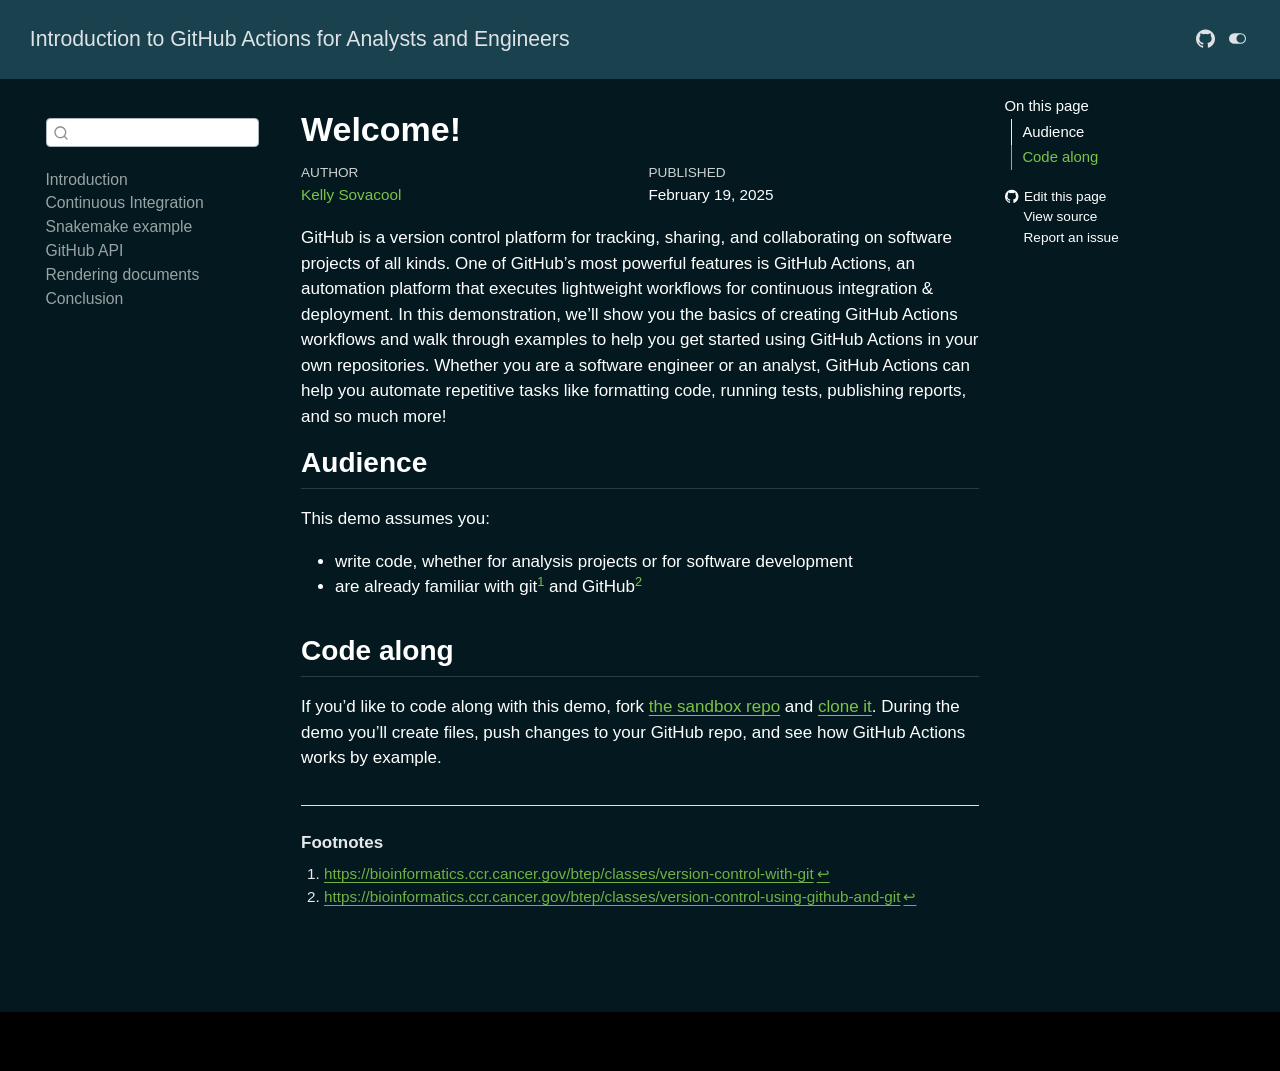
==== commit 20b6535d: "Built site for gh-pages" ====
--- a/index.html
+++ b/index.html
@@ -222,7 +222,7 @@
 </section>
 <section id="code-along" class="level2">
 <h2 class="anchored" data-anchor-id="code-along">Code along</h2>
-<p>If you’d like to code along with this demo, fork <a href="https://github.com/kelly-sovacool/gh-actions-sandbox/fork">the sandbox repo</a> and and <a href="https://docs.github.com/en/repositories/creating-and-managing-repositories/cloning-a-repository">clone it</a>. During the demo you’ll create files, push changes to your GitHub repo, and see how GitHub Actions works by example.</p>
+<p>If you’d like to code along with this demo, fork <a href="https://github.com/kelly-sovacool/gh-actions-sandbox/fork">the sandbox repo</a> and <a href="https://docs.github.com/en/repositories/creating-and-managing-repositories/cloning-a-repository">clone it</a>. During the demo you’ll create files, push changes to your GitHub repo, and see how GitHub Actions works by example.</p>
 
 
 </section>
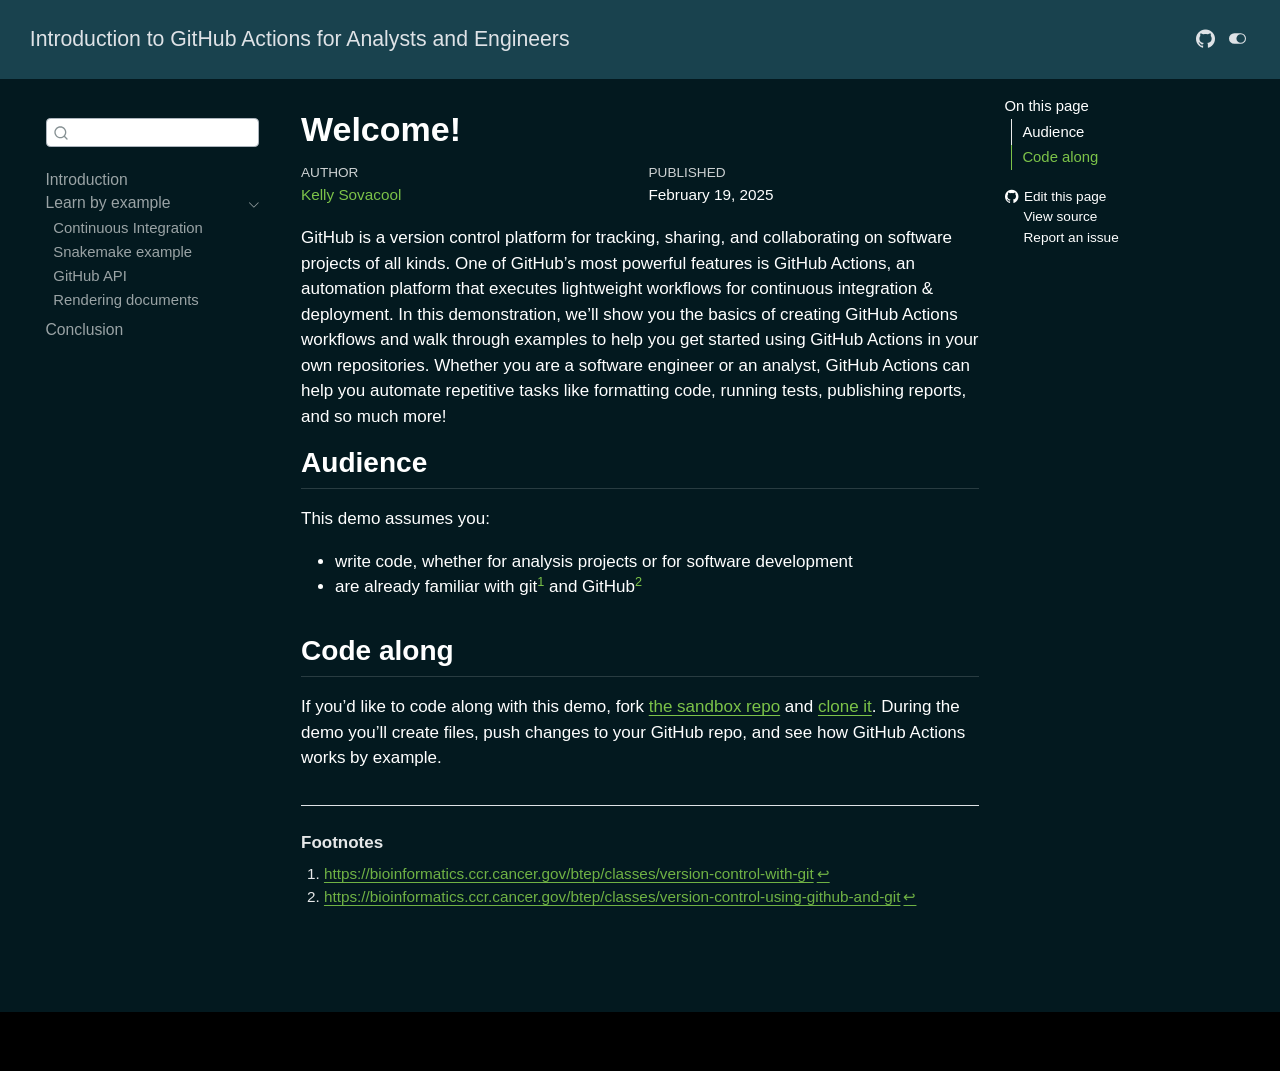
==== commit 1997cfa2: "Built site for gh-pages" ====
--- a/index.html
+++ b/index.html
@@ -128,37 +128,48 @@
     <ul class="list-unstyled mt-1">
         <li class="sidebar-item">
   <div class="sidebar-item-container"> 
-  <a href="./sections/0_intro.html" class="sidebar-item-text sidebar-link">
+  <a href="./sections/intro.html" class="sidebar-item-text sidebar-link">
  <span class="menu-text">Introduction</span></a>
   </div>
 </li>
+        <li class="sidebar-item sidebar-item-section">
+      <div class="sidebar-item-container"> 
+            <a class="sidebar-item-text sidebar-link text-start" data-bs-toggle="collapse" data-bs-target="#quarto-sidebar-section-1" role="navigation" aria-expanded="true">
+ <span class="menu-text">Learn by example</span></a>
+          <a class="sidebar-item-toggle text-start" data-bs-toggle="collapse" data-bs-target="#quarto-sidebar-section-1" role="navigation" aria-expanded="true" aria-label="Toggle section">
+            <i class="bi bi-chevron-right ms-2"></i>
+          </a> 
+      </div>
+      <ul id="quarto-sidebar-section-1" class="collapse list-unstyled sidebar-section depth1 show">  
+          <li class="sidebar-item">
+  <div class="sidebar-item-container"> 
+  <a href="./sections/ci.html" class="sidebar-item-text sidebar-link">
+ <span class="menu-text">Continuous Integration</span></a>
+  </div>
+</li>
+          <li class="sidebar-item">
+  <div class="sidebar-item-container"> 
+  <a href="./sections/snakemake.html" class="sidebar-item-text sidebar-link">
+ <span class="menu-text">Snakemake example</span></a>
+  </div>
+</li>
+          <li class="sidebar-item">
+  <div class="sidebar-item-container"> 
+  <a href="./sections/ghapi.html" class="sidebar-item-text sidebar-link">
+ <span class="menu-text">GitHub API</span></a>
+  </div>
+</li>
+          <li class="sidebar-item">
+  <div class="sidebar-item-container"> 
+  <a href="./sections/docs.html" class="sidebar-item-text sidebar-link">
+ <span class="menu-text">Rendering documents</span></a>
+  </div>
+</li>
+      </ul>
+  </li>
         <li class="sidebar-item">
   <div class="sidebar-item-container"> 
-  <a href="./sections/1_ci.html" class="sidebar-item-text sidebar-link">
- <span class="menu-text">Continuous Integration</span></a>
-  </div>
-</li>
-        <li class="sidebar-item">
-  <div class="sidebar-item-container"> 
-  <a href="./sections/2_snakemake.html" class="sidebar-item-text sidebar-link">
- <span class="menu-text">Snakemake example</span></a>
-  </div>
-</li>
-        <li class="sidebar-item">
-  <div class="sidebar-item-container"> 
-  <a href="./sections/3_ghapi.html" class="sidebar-item-text sidebar-link">
- <span class="menu-text">GitHub API</span></a>
-  </div>
-</li>
-        <li class="sidebar-item">
-  <div class="sidebar-item-container"> 
-  <a href="./sections/4_docs.html" class="sidebar-item-text sidebar-link">
- <span class="menu-text">Rendering documents</span></a>
-  </div>
-</li>
-        <li class="sidebar-item">
-  <div class="sidebar-item-container"> 
-  <a href="./sections/9_conclusion.html" class="sidebar-item-text sidebar-link">
+  <a href="./sections/conclusion.html" class="sidebar-item-text sidebar-link">
  <span class="menu-text">Conclusion</span></a>
   </div>
 </li>
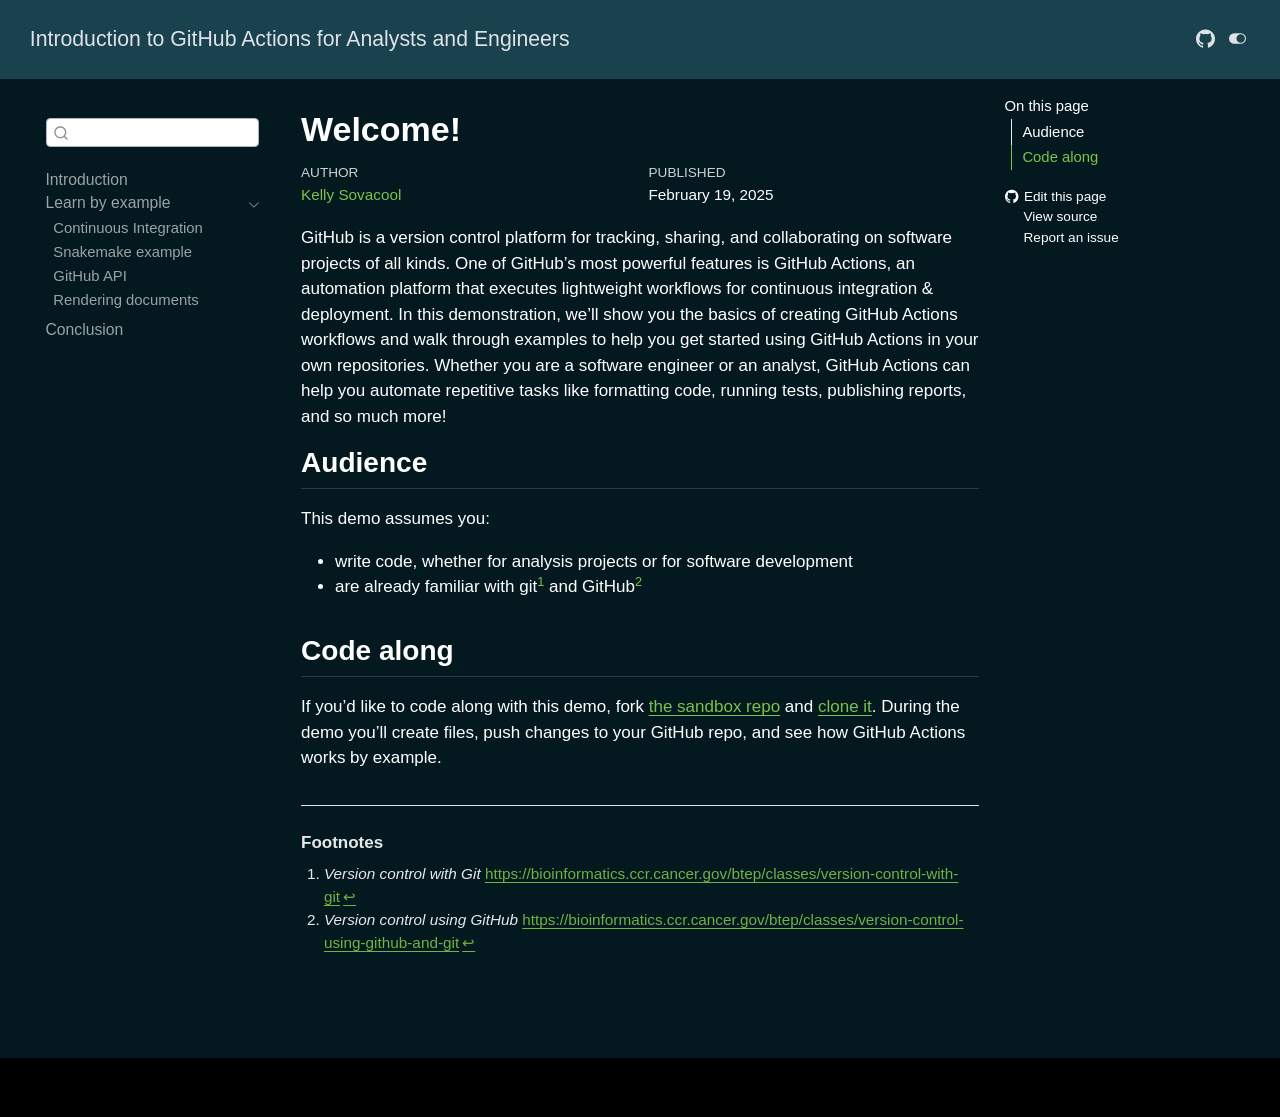
==== commit 8a3ec027: "Built site for gh-pages" ====
--- a/index.html
+++ b/index.html
@@ -242,8 +242,8 @@
 <div id="quarto-appendix" class="default"><section id="footnotes" class="footnotes footnotes-end-of-document" role="doc-endnotes"><h2 class="anchored quarto-appendix-heading">Footnotes</h2>
 
 <ol>
-<li id="fn1"><p><a href="https://bioinformatics.ccr.cancer.gov/btep/classes/version-control-with-git" class="uri">https://bioinformatics.ccr.cancer.gov/btep/classes/version-control-with-git</a><a href="#fnref1" class="footnote-back" role="doc-backlink">↩︎</a></p></li>
-<li id="fn2"><p><a href="https://bioinformatics.ccr.cancer.gov/btep/classes/version-control-using-github-and-git" class="uri">https://bioinformatics.ccr.cancer.gov/btep/classes/version-control-using-github-and-git</a><a href="#fnref2" class="footnote-back" role="doc-backlink">↩︎</a></p></li>
+<li id="fn1"><p><em>Version control with Git</em> <a href="https://bioinformatics.ccr.cancer.gov/btep/classes/version-control-with-git" class="uri">https://bioinformatics.ccr.cancer.gov/btep/classes/version-control-with-git</a><a href="#fnref1" class="footnote-back" role="doc-backlink">↩︎</a></p></li>
+<li id="fn2"><p><em>Version control using GitHub</em> <a href="https://bioinformatics.ccr.cancer.gov/btep/classes/version-control-using-github-and-git" class="uri">https://bioinformatics.ccr.cancer.gov/btep/classes/version-control-using-github-and-git</a><a href="#fnref2" class="footnote-back" role="doc-backlink">↩︎</a></p></li>
 </ol>
 </section></div></main> <!-- /main -->
 <script id="quarto-html-after-body" type="application/javascript">
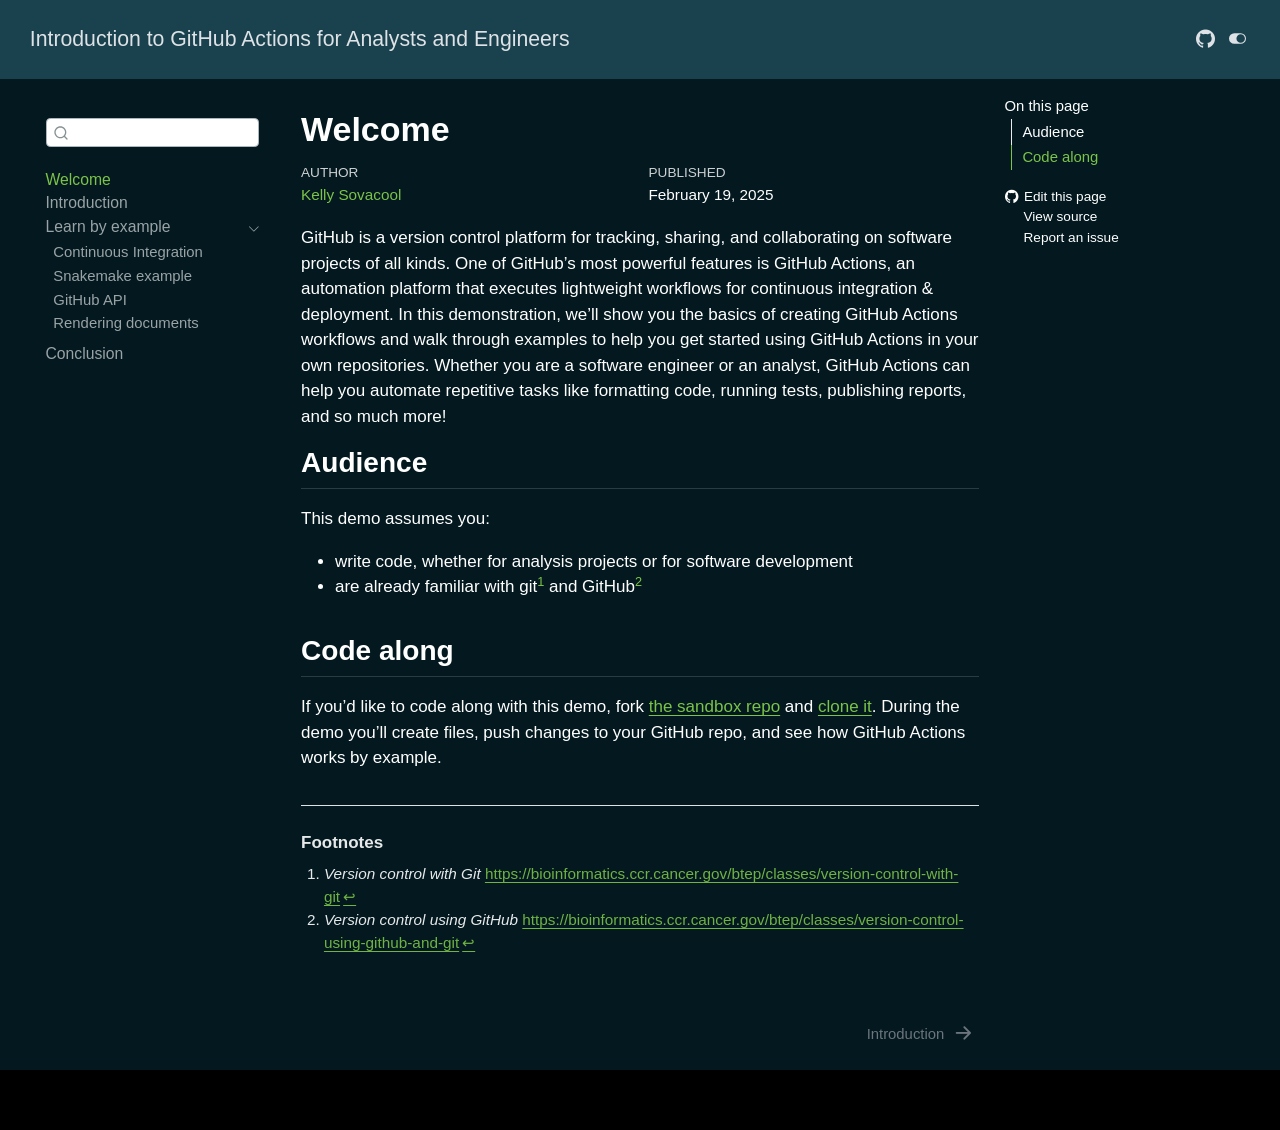
==== commit 3dfeff72: "Built site for gh-pages" ====
--- a/index.html
+++ b/index.html
@@ -9,7 +9,7 @@
 <meta name="author" content="Kelly Sovacool">
 <meta name="dcterms.date" content="2025-02-19">
 
-<title>Welcome! – Introduction to GitHub Actions for Analysts and Engineers</title>
+<title>Welcome – Introduction to GitHub Actions for Analysts and Engineers</title>
 <style>
 code{white-space: pre-wrap;}
 span.smallcaps{font-variant: small-caps;}
@@ -32,6 +32,7 @@
 <script src="site_libs/quarto-search/fuse.min.js"></script>
 <script src="site_libs/quarto-search/quarto-search.js"></script>
 <meta name="quarto:offset" content="./">
+<link href="./sections/intro.html" rel="next">
 <script src="site_libs/quarto-html/quarto.js"></script>
 <script src="site_libs/quarto-html/popper.min.js"></script>
 <script src="site_libs/quarto-html/tippy.umd.min.js"></script>
@@ -106,7 +107,7 @@
       <button type="button" class="quarto-btn-toggle btn" data-bs-toggle="collapse" role="button" data-bs-target=".quarto-sidebar-collapse-item" aria-controls="quarto-sidebar" aria-expanded="false" aria-label="Toggle sidebar navigation" onclick="if (window.quartoToggleHeadroom) { window.quartoToggleHeadroom(); }">
         <i class="bi bi-layout-text-sidebar-reverse"></i>
       </button>
-        <nav class="quarto-page-breadcrumbs" aria-label="breadcrumb"><ol class="breadcrumb"><li class="breadcrumb-item">Welcome!</li></ol></nav>
+        <nav class="quarto-page-breadcrumbs" aria-label="breadcrumb"><ol class="breadcrumb"><li class="breadcrumb-item"><a href="./index.html">Welcome</a></li></ol></nav>
         <a class="flex-grow-1" role="navigation" data-bs-toggle="collapse" data-bs-target=".quarto-sidebar-collapse-item" aria-controls="quarto-sidebar" aria-expanded="false" aria-label="Toggle sidebar navigation" onclick="if (window.quartoToggleHeadroom) { window.quartoToggleHeadroom(); }">      
         </a>
       <button type="button" class="btn quarto-search-button" aria-label="Search" onclick="window.quartoOpenSearch();">
@@ -128,6 +129,12 @@
     <ul class="list-unstyled mt-1">
         <li class="sidebar-item">
   <div class="sidebar-item-container"> 
+  <a href="./index.html" class="sidebar-item-text sidebar-link active">
+ <span class="menu-text">Welcome</span></a>
+  </div>
+</li>
+        <li class="sidebar-item">
+  <div class="sidebar-item-container"> 
   <a href="./sections/intro.html" class="sidebar-item-text sidebar-link">
  <span class="menu-text">Introduction</span></a>
   </div>
@@ -193,7 +200,7 @@
 
 <header id="title-block-header" class="quarto-title-block default">
 <div class="quarto-title">
-<h1 class="title">Welcome!</h1>
+<h1 class="title">Welcome</h1>
 </div>
 
 
@@ -807,6 +814,15 @@
   }
 });
 </script>
+<nav class="page-navigation">
+  <div class="nav-page nav-page-previous">
+  </div>
+  <div class="nav-page nav-page-next">
+      <a href="./sections/intro.html" class="pagination-link" aria-label="Introduction">
+        <span class="nav-page-text">Introduction</span> <i class="bi bi-arrow-right-short"></i>
+      </a>
+  </div>
+</nav>
 </div> <!-- /content -->
 
 
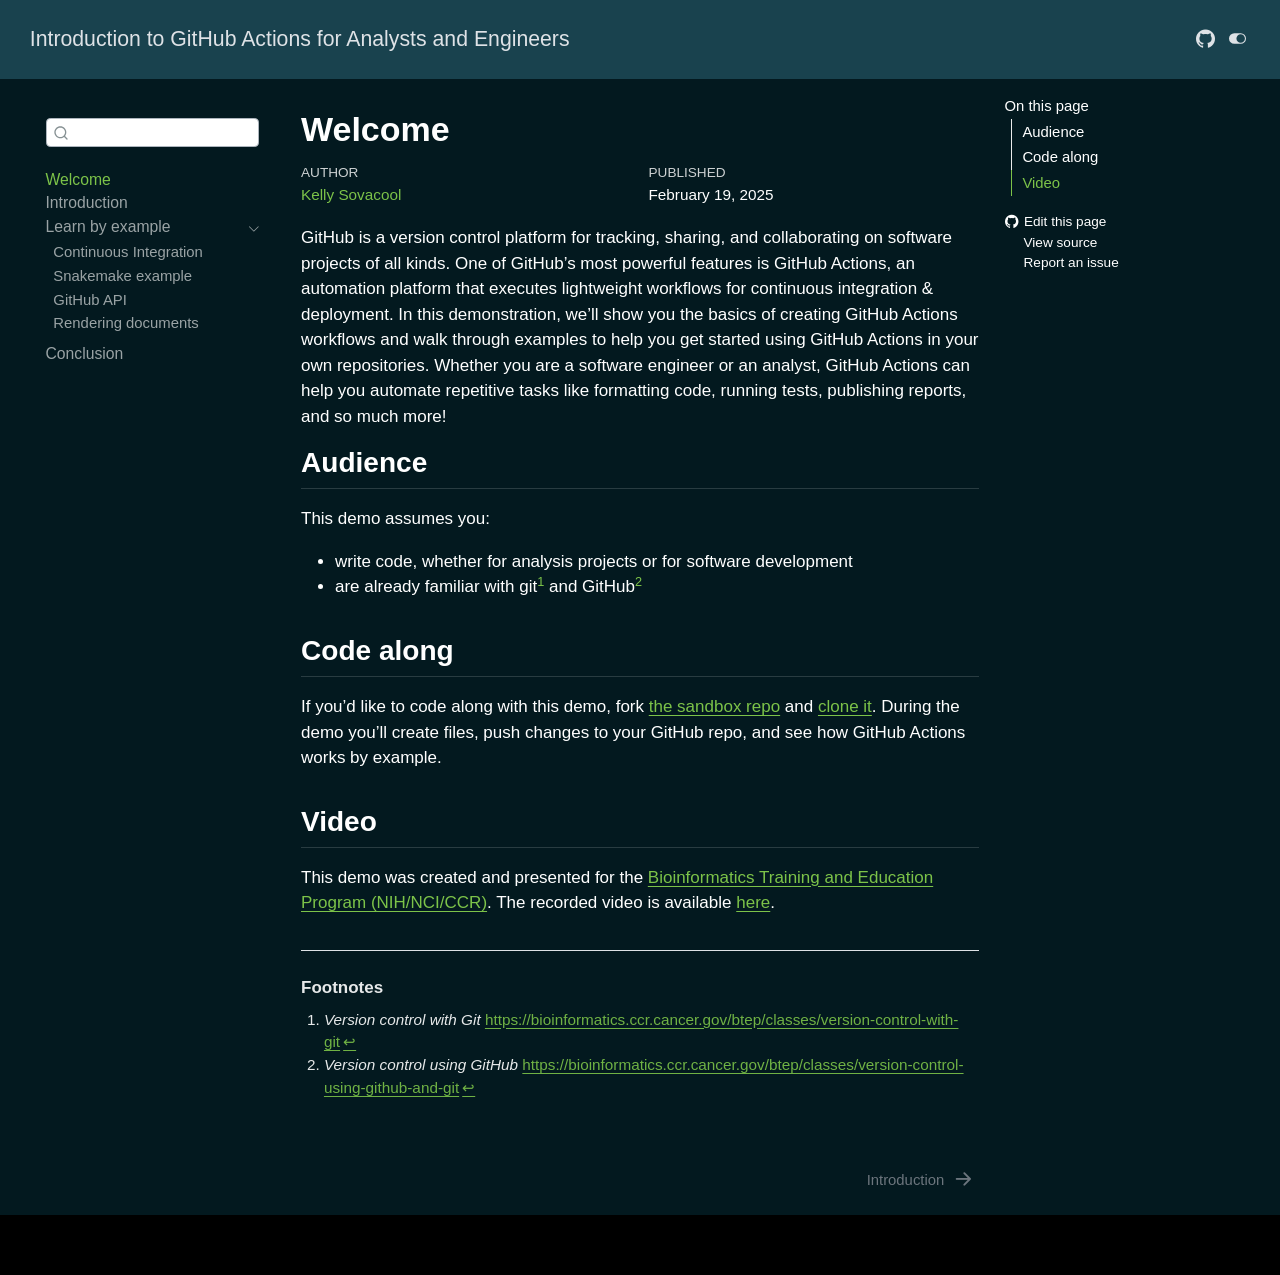
==== commit 7eab27ba: "Built site for gh-pages" ====
--- a/index.html
+++ b/index.html
@@ -2,7 +2,7 @@
 <html xmlns="http://www.w3.org/1999/xhtml" lang="en" xml:lang="en"><head>
 
 <meta charset="utf-8">
-<meta name="generator" content="quarto-1.6.40">
+<meta name="generator" content="quarto-1.7.33">
 
 <meta name="viewport" content="width=device-width, initial-scale=1.0, user-scalable=yes">
 
@@ -33,17 +33,18 @@
 <script src="site_libs/quarto-search/quarto-search.js"></script>
 <meta name="quarto:offset" content="./">
 <link href="./sections/intro.html" rel="next">
-<script src="site_libs/quarto-html/quarto.js"></script>
+<script src="site_libs/quarto-html/quarto.js" type="module"></script>
+<script src="site_libs/quarto-html/tabsets/tabsets.js" type="module"></script>
 <script src="site_libs/quarto-html/popper.min.js"></script>
 <script src="site_libs/quarto-html/tippy.umd.min.js"></script>
 <script src="site_libs/quarto-html/anchor.min.js"></script>
 <link href="site_libs/quarto-html/tippy.css" rel="stylesheet">
-<link href="site_libs/quarto-html/quarto-syntax-highlighting-510bd4bf211586983decf47525bf92af.css" rel="stylesheet" class="quarto-color-scheme" id="quarto-text-highlighting-styles">
-<link href="site_libs/quarto-html/quarto-syntax-highlighting-dark-e572c160e7ab6f7a77f4e86240fd5af9.css" rel="stylesheet" class="quarto-color-scheme quarto-color-alternate" id="quarto-text-highlighting-styles">
+<link href="site_libs/quarto-html/quarto-syntax-highlighting-9030c950f5ed9fa19743216b2b2d9943.css" rel="stylesheet" class="quarto-color-scheme" id="quarto-text-highlighting-styles">
+<link href="site_libs/quarto-html/quarto-syntax-highlighting-dark-6bb3c63d94507043459e7aee2b1a5d8c.css" rel="stylesheet" class="quarto-color-scheme quarto-color-alternate" id="quarto-text-highlighting-styles">
 <script src="site_libs/bootstrap/bootstrap.min.js"></script>
 <link href="site_libs/bootstrap/bootstrap-icons.css" rel="stylesheet">
-<link href="site_libs/bootstrap/bootstrap-a94f1416e90e989bb77579c081a92096.min.css" rel="stylesheet" append-hash="true" class="quarto-color-scheme" id="quarto-bootstrap" data-mode="light">
-<link href="site_libs/bootstrap/bootstrap-dark-92a1df8898e0e1472f64ee2ae9ee2d67.min.css" rel="stylesheet" append-hash="true" class="quarto-color-scheme quarto-color-alternate" id="quarto-bootstrap" data-mode="dark">
+<link href="site_libs/bootstrap/bootstrap-42c1b9b25e25fa9034d90897d8eac96a.min.css" rel="stylesheet" append-hash="true" class="quarto-color-scheme" id="quarto-bootstrap" data-mode="light">
+<link href="site_libs/bootstrap/bootstrap-dark-a96bd67fb324587711cedc677fe7dfd1.min.css" rel="stylesheet" append-hash="true" class="quarto-color-scheme quarto-color-alternate" id="quarto-bootstrap" data-mode="dark">
 <script id="quarto-search-options" type="application/json">{
   "location": "sidebar",
   "copy-button": false,
@@ -74,7 +75,167 @@
 
 </head>
 
-<body class="nav-sidebar floating nav-fixed">
+<body class="nav-sidebar floating nav-fixed quarto-dark"><script id="quarto-html-before-body" type="application/javascript">
+    const toggleBodyColorMode = (bsSheetEl) => {
+      const mode = bsSheetEl.getAttribute("data-mode");
+      const bodyEl = window.document.querySelector("body");
+      if (mode === "dark") {
+        bodyEl.classList.add("quarto-dark");
+        bodyEl.classList.remove("quarto-light");
+      } else {
+        bodyEl.classList.add("quarto-light");
+        bodyEl.classList.remove("quarto-dark");
+      }
+    }
+    const toggleBodyColorPrimary = () => {
+      const bsSheetEl = window.document.querySelector("link#quarto-bootstrap:not([rel=disabled-stylesheet])");
+      if (bsSheetEl) {
+        toggleBodyColorMode(bsSheetEl);
+      }
+    }
+    const setColorSchemeToggle = (alternate) => {
+      const toggles = window.document.querySelectorAll('.quarto-color-scheme-toggle');
+      for (let i=0; i < toggles.length; i++) {
+        const toggle = toggles[i];
+        if (toggle) {
+          if (alternate) {
+            toggle.classList.add("alternate");
+          } else {
+            toggle.classList.remove("alternate");
+          }
+        }
+      }
+    };
+    const toggleColorMode = (alternate) => {
+      // Switch the stylesheets
+      const primaryStylesheets = window.document.querySelectorAll('link.quarto-color-scheme:not(.quarto-color-alternate)');
+      const alternateStylesheets = window.document.querySelectorAll('link.quarto-color-scheme.quarto-color-alternate');
+      manageTransitions('#quarto-margin-sidebar .nav-link', false);
+      if (alternate) {
+        // note: dark is layered on light, we don't disable primary!
+        enableStylesheet(alternateStylesheets);
+        for (const sheetNode of alternateStylesheets) {
+          if (sheetNode.id === "quarto-bootstrap") {
+            toggleBodyColorMode(sheetNode);
+          }
+        }
+      } else {
+        disableStylesheet(alternateStylesheets);
+        enableStylesheet(primaryStylesheets)
+        toggleBodyColorPrimary();
+      }
+      manageTransitions('#quarto-margin-sidebar .nav-link', true);
+      // Switch the toggles
+      setColorSchemeToggle(alternate)
+      // Hack to workaround the fact that safari doesn't
+      // properly recolor the scrollbar when toggling (#1455)
+      if (navigator.userAgent.indexOf('Safari') > 0 && navigator.userAgent.indexOf('Chrome') == -1) {
+        manageTransitions("body", false);
+        window.scrollTo(0, 1);
+        setTimeout(() => {
+          window.scrollTo(0, 0);
+          manageTransitions("body", true);
+        }, 40);
+      }
+    }
+    const disableStylesheet = (stylesheets) => {
+      for (let i=0; i < stylesheets.length; i++) {
+        const stylesheet = stylesheets[i];
+        stylesheet.rel = 'disabled-stylesheet';
+      }
+    }
+    const enableStylesheet = (stylesheets) => {
+      for (let i=0; i < stylesheets.length; i++) {
+        const stylesheet = stylesheets[i];
+        if(stylesheet.rel !== 'stylesheet') { // for Chrome, which will still FOUC without this check
+          stylesheet.rel = 'stylesheet';
+        }
+      }
+    }
+    const manageTransitions = (selector, allowTransitions) => {
+      const els = window.document.querySelectorAll(selector);
+      for (let i=0; i < els.length; i++) {
+        const el = els[i];
+        if (allowTransitions) {
+          el.classList.remove('notransition');
+        } else {
+          el.classList.add('notransition');
+        }
+      }
+    }
+    const isFileUrl = () => {
+      return window.location.protocol === 'file:';
+    }
+    const hasAlternateSentinel = () => {
+      let styleSentinel = getColorSchemeSentinel();
+      if (styleSentinel !== null) {
+        return styleSentinel === "alternate";
+      } else {
+        return false;
+      }
+    }
+    const setStyleSentinel = (alternate) => {
+      const value = alternate ? "alternate" : "default";
+      if (!isFileUrl()) {
+        window.localStorage.setItem("quarto-color-scheme", value);
+      } else {
+        localAlternateSentinel = value;
+      }
+    }
+    const getColorSchemeSentinel = () => {
+      if (!isFileUrl()) {
+        const storageValue = window.localStorage.getItem("quarto-color-scheme");
+        return storageValue != null ? storageValue : localAlternateSentinel;
+      } else {
+        return localAlternateSentinel;
+      }
+    }
+    const toggleGiscusIfUsed = (isAlternate, darkModeDefault) => {
+      const baseTheme = document.querySelector('#giscus-base-theme')?.value ?? 'light';
+      const alternateTheme = document.querySelector('#giscus-alt-theme')?.value ?? 'dark';
+      let newTheme = '';
+      if(authorPrefersDark) {
+        newTheme = isAlternate ? baseTheme : alternateTheme;
+      } else {
+        newTheme = isAlternate ? alternateTheme : baseTheme;
+      }
+      const changeGiscusTheme = () => {
+        // From: https://github.com/giscus/giscus/issues/336
+        const sendMessage = (message) => {
+          const iframe = document.querySelector('iframe.giscus-frame');
+          if (!iframe) return;
+          iframe.contentWindow.postMessage({ giscus: message }, 'https://giscus.app');
+        }
+        sendMessage({
+          setConfig: {
+            theme: newTheme
+          }
+        });
+      }
+      const isGiscussLoaded = window.document.querySelector('iframe.giscus-frame') !== null;
+      if (isGiscussLoaded) {
+        changeGiscusTheme();
+      }
+    };
+    const authorPrefersDark = true;
+    const darkModeDefault = authorPrefersDark;
+    let localAlternateSentinel = darkModeDefault ? 'alternate' : 'default';
+    // Dark / light mode switch
+    window.quartoToggleColorScheme = () => {
+      // Read the current dark / light value
+      let toAlternate = !hasAlternateSentinel();
+      toggleColorMode(toAlternate);
+      setStyleSentinel(toAlternate);
+      toggleGiscusIfUsed(toAlternate, darkModeDefault);
+      window.dispatchEvent(new Event('resize'));
+    };
+    // Switch to dark mode if need be
+    if (hasAlternateSentinel()) {
+      toggleColorMode(true);
+    } else {
+      toggleColorMode(false);
+    }
+  </script>
 
 <div id="quarto-search-results"></div>
   <header id="quarto-header" class="headroom fixed-top">
@@ -192,11 +353,13 @@
   <ul>
   <li><a href="#audience" id="toc-audience" class="nav-link active" data-scroll-target="#audience">Audience</a></li>
   <li><a href="#code-along" id="toc-code-along" class="nav-link" data-scroll-target="#code-along">Code along</a></li>
+  <li><a href="#video" id="toc-video" class="nav-link" data-scroll-target="#video">Video</a></li>
   </ul>
 <div class="toc-actions"><ul><li><a href="https://github.com/kelly-sovacool/gh-actions-demo/edit/main/index.qmd" class="toc-action"><i class="bi bi-github"></i>Edit this page</a></li><li><a href="https://github.com/kelly-sovacool/gh-actions-demo/blob/main/index.qmd" class="toc-action"><i class="bi empty"></i>View source</a></li><li><a href="https://github.com/kelly-sovacool/gh-actions-demo/issues/new" class="toc-action"><i class="bi empty"></i>Report an issue</a></li></ul></div></nav>
     </div>
 <!-- main -->
 <main class="content" id="quarto-document-content">
+
 
 <header id="title-block-header" class="quarto-title-block default">
 <div class="quarto-title">
@@ -241,6 +404,10 @@
 <section id="code-along" class="level2">
 <h2 class="anchored" data-anchor-id="code-along">Code along</h2>
 <p>If you’d like to code along with this demo, fork <a href="https://github.com/kelly-sovacool/gh-actions-sandbox/fork">the sandbox repo</a> and <a href="https://docs.github.com/en/repositories/creating-and-managing-repositories/cloning-a-repository">clone it</a>. During the demo you’ll create files, push changes to your GitHub repo, and see how GitHub Actions works by example.</p>
+</section>
+<section id="video" class="level2">
+<h2 class="anchored" data-anchor-id="video">Video</h2>
+<p>This demo was created and presented for the <a href="https://bioinformatics.ccr.cancer.gov/btep/classes/">Bioinformatics Training and Education Program (NIH/NCI/CCR)</a>. The recorded video is available <a href="https://cbiit.webex.com/cbiit/ldr.php?RCID=3c728d9bd6f2efc3ecad6b72a807a7c2">here</a>.</p>
 
 
 </section>
@@ -254,380 +421,255 @@
 </ol>
 </section></div></main> <!-- /main -->
 <script id="quarto-html-after-body" type="application/javascript">
-window.document.addEventListener("DOMContentLoaded", function (event) {
-  const toggleBodyColorMode = (bsSheetEl) => {
-    const mode = bsSheetEl.getAttribute("data-mode");
-    const bodyEl = window.document.querySelector("body");
-    if (mode === "dark") {
-      bodyEl.classList.add("quarto-dark");
-      bodyEl.classList.remove("quarto-light");
-    } else {
-      bodyEl.classList.add("quarto-light");
-      bodyEl.classList.remove("quarto-dark");
-    }
-  }
-  const toggleBodyColorPrimary = () => {
-    const bsSheetEl = window.document.querySelector("link#quarto-bootstrap");
-    if (bsSheetEl) {
-      toggleBodyColorMode(bsSheetEl);
-    }
-  }
-  toggleBodyColorPrimary();  
-  const disableStylesheet = (stylesheets) => {
-    for (let i=0; i < stylesheets.length; i++) {
-      const stylesheet = stylesheets[i];
-      stylesheet.rel = 'prefetch';
-    }
-  }
-  const enableStylesheet = (stylesheets) => {
-    for (let i=0; i < stylesheets.length; i++) {
-      const stylesheet = stylesheets[i];
-      stylesheet.rel = 'stylesheet';
-    }
-  }
-  const manageTransitions = (selector, allowTransitions) => {
-    const els = window.document.querySelectorAll(selector);
-    for (let i=0; i < els.length; i++) {
-      const el = els[i];
-      if (allowTransitions) {
-        el.classList.remove('notransition');
+  window.document.addEventListener("DOMContentLoaded", function (event) {
+    // Ensure there is a toggle, if there isn't float one in the top right
+    if (window.document.querySelector('.quarto-color-scheme-toggle') === null) {
+      const a = window.document.createElement('a');
+      a.classList.add('top-right');
+      a.classList.add('quarto-color-scheme-toggle');
+      a.href = "";
+      a.onclick = function() { try { window.quartoToggleColorScheme(); } catch {} return false; };
+      const i = window.document.createElement("i");
+      i.classList.add('bi');
+      a.appendChild(i);
+      window.document.body.appendChild(a);
+    }
+    setColorSchemeToggle(hasAlternateSentinel())
+    const icon = "";
+    const anchorJS = new window.AnchorJS();
+    anchorJS.options = {
+      placement: 'right',
+      icon: icon
+    };
+    anchorJS.add('.anchored');
+    const isCodeAnnotation = (el) => {
+      for (const clz of el.classList) {
+        if (clz.startsWith('code-annotation-')) {                     
+          return true;
+        }
+      }
+      return false;
+    }
+    const onCopySuccess = function(e) {
+      // button target
+      const button = e.trigger;
+      // don't keep focus
+      button.blur();
+      // flash "checked"
+      button.classList.add('code-copy-button-checked');
+      var currentTitle = button.getAttribute("title");
+      button.setAttribute("title", "Copied!");
+      let tooltip;
+      if (window.bootstrap) {
+        button.setAttribute("data-bs-toggle", "tooltip");
+        button.setAttribute("data-bs-placement", "left");
+        button.setAttribute("data-bs-title", "Copied!");
+        tooltip = new bootstrap.Tooltip(button, 
+          { trigger: "manual", 
+            customClass: "code-copy-button-tooltip",
+            offset: [0, -8]});
+        tooltip.show();    
+      }
+      setTimeout(function() {
+        if (tooltip) {
+          tooltip.hide();
+          button.removeAttribute("data-bs-title");
+          button.removeAttribute("data-bs-toggle");
+          button.removeAttribute("data-bs-placement");
+        }
+        button.setAttribute("title", currentTitle);
+        button.classList.remove('code-copy-button-checked');
+      }, 1000);
+      // clear code selection
+      e.clearSelection();
+    }
+    const getTextToCopy = function(trigger) {
+        const codeEl = trigger.previousElementSibling.cloneNode(true);
+        for (const childEl of codeEl.children) {
+          if (isCodeAnnotation(childEl)) {
+            childEl.remove();
+          }
+        }
+        return codeEl.innerText;
+    }
+    const clipboard = new window.ClipboardJS('.code-copy-button:not([data-in-quarto-modal])', {
+      text: getTextToCopy
+    });
+    clipboard.on('success', onCopySuccess);
+    if (window.document.getElementById('quarto-embedded-source-code-modal')) {
+      const clipboardModal = new window.ClipboardJS('.code-copy-button[data-in-quarto-modal]', {
+        text: getTextToCopy,
+        container: window.document.getElementById('quarto-embedded-source-code-modal')
+      });
+      clipboardModal.on('success', onCopySuccess);
+    }
+      var localhostRegex = new RegExp(/^(?:http|https):\/\/localhost\:?[0-9]*\//);
+      var mailtoRegex = new RegExp(/^mailto:/);
+        var filterRegex = new RegExp("https:\/\/kelly-sovacool\.github\.io\/gh-actions-demo\/");
+      var isInternal = (href) => {
+          return filterRegex.test(href) || localhostRegex.test(href) || mailtoRegex.test(href);
+      }
+      // Inspect non-navigation links and adorn them if external
+     var links = window.document.querySelectorAll('a[href]:not(.nav-link):not(.navbar-brand):not(.toc-action):not(.sidebar-link):not(.sidebar-item-toggle):not(.pagination-link):not(.no-external):not([aria-hidden]):not(.dropdown-item):not(.quarto-navigation-tool):not(.about-link)');
+      for (var i=0; i<links.length; i++) {
+        const link = links[i];
+        if (!isInternal(link.href)) {
+          // undo the damage that might have been done by quarto-nav.js in the case of
+          // links that we want to consider external
+          if (link.dataset.originalHref !== undefined) {
+            link.href = link.dataset.originalHref;
+          }
+        }
+      }
+    function tippyHover(el, contentFn, onTriggerFn, onUntriggerFn) {
+      const config = {
+        allowHTML: true,
+        maxWidth: 500,
+        delay: 100,
+        arrow: false,
+        appendTo: function(el) {
+            return el.parentElement;
+        },
+        interactive: true,
+        interactiveBorder: 10,
+        theme: 'quarto',
+        placement: 'bottom-start',
+      };
+      if (contentFn) {
+        config.content = contentFn;
+      }
+      if (onTriggerFn) {
+        config.onTrigger = onTriggerFn;
+      }
+      if (onUntriggerFn) {
+        config.onUntrigger = onUntriggerFn;
+      }
+      window.tippy(el, config); 
+    }
+    const noterefs = window.document.querySelectorAll('a[role="doc-noteref"]');
+    for (var i=0; i<noterefs.length; i++) {
+      const ref = noterefs[i];
+      tippyHover(ref, function() {
+        // use id or data attribute instead here
+        let href = ref.getAttribute('data-footnote-href') || ref.getAttribute('href');
+        try { href = new URL(href).hash; } catch {}
+        const id = href.replace(/^#\/?/, "");
+        const note = window.document.getElementById(id);
+        if (note) {
+          return note.innerHTML;
+        } else {
+          return "";
+        }
+      });
+    }
+    const xrefs = window.document.querySelectorAll('a.quarto-xref');
+    const processXRef = (id, note) => {
+      // Strip column container classes
+      const stripColumnClz = (el) => {
+        el.classList.remove("page-full", "page-columns");
+        if (el.children) {
+          for (const child of el.children) {
+            stripColumnClz(child);
+          }
+        }
+      }
+      stripColumnClz(note)
+      if (id === null || id.startsWith('sec-')) {
+        // Special case sections, only their first couple elements
+        const container = document.createElement("div");
+        if (note.children && note.children.length > 2) {
+          container.appendChild(note.children[0].cloneNode(true));
+          for (let i = 1; i < note.children.length; i++) {
+            const child = note.children[i];
+            if (child.tagName === "P" && child.innerText === "") {
+              continue;
+            } else {
+              container.appendChild(child.cloneNode(true));
+              break;
+            }
+          }
+          if (window.Quarto?.typesetMath) {
+            window.Quarto.typesetMath(container);
+          }
+          return container.innerHTML
+        } else {
+          if (window.Quarto?.typesetMath) {
+            window.Quarto.typesetMath(note);
+          }
+          return note.innerHTML;
+        }
       } else {
-        el.classList.add('notransition');
-      }
-    }
-  }
-  const toggleGiscusIfUsed = (isAlternate, darkModeDefault) => {
-    const baseTheme = document.querySelector('#giscus-base-theme')?.value ?? 'light';
-    const alternateTheme = document.querySelector('#giscus-alt-theme')?.value ?? 'dark';
-    let newTheme = '';
-    if(darkModeDefault) {
-      newTheme = isAlternate ? baseTheme : alternateTheme;
-    } else {
-      newTheme = isAlternate ? alternateTheme : baseTheme;
-    }
-    const changeGiscusTheme = () => {
-      // From: https://github.com/giscus/giscus/issues/336
-      const sendMessage = (message) => {
-        const iframe = document.querySelector('iframe.giscus-frame');
-        if (!iframe) return;
-        iframe.contentWindow.postMessage({ giscus: message }, 'https://giscus.app');
-      }
-      sendMessage({
-        setConfig: {
-          theme: newTheme
-        }
-      });
-    }
-    const isGiscussLoaded = window.document.querySelector('iframe.giscus-frame') !== null;
-    if (isGiscussLoaded) {
-      changeGiscusTheme();
-    }
-  }
-  const toggleColorMode = (alternate) => {
-    // Switch the stylesheets
-    const alternateStylesheets = window.document.querySelectorAll('link.quarto-color-scheme.quarto-color-alternate');
-    manageTransitions('#quarto-margin-sidebar .nav-link', false);
-    if (alternate) {
-      enableStylesheet(alternateStylesheets);
-      for (const sheetNode of alternateStylesheets) {
-        if (sheetNode.id === "quarto-bootstrap") {
-          toggleBodyColorMode(sheetNode);
-        }
-      }
-    } else {
-      disableStylesheet(alternateStylesheets);
-      toggleBodyColorPrimary();
-    }
-    manageTransitions('#quarto-margin-sidebar .nav-link', true);
-    // Switch the toggles
-    const toggles = window.document.querySelectorAll('.quarto-color-scheme-toggle');
-    for (let i=0; i < toggles.length; i++) {
-      const toggle = toggles[i];
-      if (toggle) {
-        if (alternate) {
-          toggle.classList.add("alternate");     
-        } else {
-          toggle.classList.remove("alternate");
-        }
-      }
-    }
-    // Hack to workaround the fact that safari doesn't
-    // properly recolor the scrollbar when toggling (#1455)
-    if (navigator.userAgent.indexOf('Safari') > 0 && navigator.userAgent.indexOf('Chrome') == -1) {
-      manageTransitions("body", false);
-      window.scrollTo(0, 1);
-      setTimeout(() => {
-        window.scrollTo(0, 0);
-        manageTransitions("body", true);
-      }, 40);  
-    }
-  }
-  const isFileUrl = () => { 
-    return window.location.protocol === 'file:';
-  }
-  const hasAlternateSentinel = () => {  
-    let styleSentinel = getColorSchemeSentinel();
-    if (styleSentinel !== null) {
-      return styleSentinel === "alternate";
-    } else {
-      return false;
-    }
-  }
-  const setStyleSentinel = (alternate) => {
-    const value = alternate ? "alternate" : "default";
-    if (!isFileUrl()) {
-      window.localStorage.setItem("quarto-color-scheme", value);
-    } else {
-      localAlternateSentinel = value;
-    }
-  }
-  const getColorSchemeSentinel = () => {
-    if (!isFileUrl()) {
-      const storageValue = window.localStorage.getItem("quarto-color-scheme");
-      return storageValue != null ? storageValue : localAlternateSentinel;
-    } else {
-      return localAlternateSentinel;
-    }
-  }
-  const darkModeDefault = true;
-  let localAlternateSentinel = darkModeDefault ? 'alternate' : 'default';
-  // Dark / light mode switch
-  window.quartoToggleColorScheme = () => {
-    // Read the current dark / light value 
-    let toAlternate = !hasAlternateSentinel();
-    toggleColorMode(toAlternate);
-    setStyleSentinel(toAlternate);
-    toggleGiscusIfUsed(toAlternate, darkModeDefault);
-  };
-  // Ensure there is a toggle, if there isn't float one in the top right
-  if (window.document.querySelector('.quarto-color-scheme-toggle') === null) {
-    const a = window.document.createElement('a');
-    a.classList.add('top-right');
-    a.classList.add('quarto-color-scheme-toggle');
-    a.href = "";
-    a.onclick = function() { try { window.quartoToggleColorScheme(); } catch {} return false; };
-    const i = window.document.createElement("i");
-    i.classList.add('bi');
-    a.appendChild(i);
-    window.document.body.appendChild(a);
-  }
-  // Switch to dark mode if need be
-  if (hasAlternateSentinel()) {
-    toggleColorMode(true);
-  } else {
-    toggleColorMode(false);
-  }
-  const icon = "";
-  const anchorJS = new window.AnchorJS();
-  anchorJS.options = {
-    placement: 'right',
-    icon: icon
-  };
-  anchorJS.add('.anchored');
-  const isCodeAnnotation = (el) => {
-    for (const clz of el.classList) {
-      if (clz.startsWith('code-annotation-')) {                     
-        return true;
-      }
-    }
-    return false;
-  }
-  const onCopySuccess = function(e) {
-    // button target
-    const button = e.trigger;
-    // don't keep focus
-    button.blur();
-    // flash "checked"
-    button.classList.add('code-copy-button-checked');
-    var currentTitle = button.getAttribute("title");
-    button.setAttribute("title", "Copied!");
-    let tooltip;
-    if (window.bootstrap) {
-      button.setAttribute("data-bs-toggle", "tooltip");
-      button.setAttribute("data-bs-placement", "left");
-      button.setAttribute("data-bs-title", "Copied!");
-      tooltip = new bootstrap.Tooltip(button, 
-        { trigger: "manual", 
-          customClass: "code-copy-button-tooltip",
-          offset: [0, -8]});
-      tooltip.show();    
-    }
-    setTimeout(function() {
-      if (tooltip) {
-        tooltip.hide();
-        button.removeAttribute("data-bs-title");
-        button.removeAttribute("data-bs-toggle");
-        button.removeAttribute("data-bs-placement");
-      }
-      button.setAttribute("title", currentTitle);
-      button.classList.remove('code-copy-button-checked');
-    }, 1000);
-    // clear code selection
-    e.clearSelection();
-  }
-  const getTextToCopy = function(trigger) {
-      const codeEl = trigger.previousElementSibling.cloneNode(true);
-      for (const childEl of codeEl.children) {
-        if (isCodeAnnotation(childEl)) {
-          childEl.remove();
-        }
-      }
-      return codeEl.innerText;
-  }
-  const clipboard = new window.ClipboardJS('.code-copy-button:not([data-in-quarto-modal])', {
-    text: getTextToCopy
-  });
-  clipboard.on('success', onCopySuccess);
-  if (window.document.getElementById('quarto-embedded-source-code-modal')) {
-    const clipboardModal = new window.ClipboardJS('.code-copy-button[data-in-quarto-modal]', {
-      text: getTextToCopy,
-      container: window.document.getElementById('quarto-embedded-source-code-modal')
-    });
-    clipboardModal.on('success', onCopySuccess);
-  }
-    var localhostRegex = new RegExp(/^(?:http|https):\/\/localhost\:?[0-9]*\//);
-    var mailtoRegex = new RegExp(/^mailto:/);
-      var filterRegex = new RegExp("https:\/\/kelly-sovacool\.github\.io\/gh-actions-demo\/");
-    var isInternal = (href) => {
-        return filterRegex.test(href) || localhostRegex.test(href) || mailtoRegex.test(href);
-    }
-    // Inspect non-navigation links and adorn them if external
- 	var links = window.document.querySelectorAll('a[href]:not(.nav-link):not(.navbar-brand):not(.toc-action):not(.sidebar-link):not(.sidebar-item-toggle):not(.pagination-link):not(.no-external):not([aria-hidden]):not(.dropdown-item):not(.quarto-navigation-tool):not(.about-link)');
-    for (var i=0; i<links.length; i++) {
-      const link = links[i];
-      if (!isInternal(link.href)) {
-        // undo the damage that might have been done by quarto-nav.js in the case of
-        // links that we want to consider external
-        if (link.dataset.originalHref !== undefined) {
-          link.href = link.dataset.originalHref;
-        }
-      }
-    }
-  function tippyHover(el, contentFn, onTriggerFn, onUntriggerFn) {
-    const config = {
-      allowHTML: true,
-      maxWidth: 500,
-      delay: 100,
-      arrow: false,
-      appendTo: function(el) {
-          return el.parentElement;
-      },
-      interactive: true,
-      interactiveBorder: 10,
-      theme: 'quarto',
-      placement: 'bottom-start',
-    };
-    if (contentFn) {
-      config.content = contentFn;
-    }
-    if (onTriggerFn) {
-      config.onTrigger = onTriggerFn;
-    }
-    if (onUntriggerFn) {
-      config.onUntrigger = onUntriggerFn;
-    }
-    window.tippy(el, config); 
-  }
-  const noterefs = window.document.querySelectorAll('a[role="doc-noteref"]');
-  for (var i=0; i<noterefs.length; i++) {
-    const ref = noterefs[i];
-    tippyHover(ref, function() {
-      // use id or data attribute instead here
-      let href = ref.getAttribute('data-footnote-href') || ref.getAttribute('href');
-      try { href = new URL(href).hash; } catch {}
-      const id = href.replace(/^#\/?/, "");
-      const note = window.document.getElementById(id);
-      if (note) {
-        return note.innerHTML;
-      } else {
-        return "";
-      }
-    });
-  }
-  const xrefs = window.document.querySelectorAll('a.quarto-xref');
-  const processXRef = (id, note) => {
-    // Strip column container classes
-    const stripColumnClz = (el) => {
-      el.classList.remove("page-full", "page-columns");
-      if (el.children) {
-        for (const child of el.children) {
-          stripColumnClz(child);
-        }
-      }
-    }
-    stripColumnClz(note)
-    if (id === null || id.startsWith('sec-')) {
-      // Special case sections, only their first couple elements
-      const container = document.createElement("div");
-      if (note.children && note.children.length > 2) {
-        container.appendChild(note.children[0].cloneNode(true));
-        for (let i = 1; i < note.children.length; i++) {
-          const child = note.children[i];
-          if (child.tagName === "P" && child.innerText === "") {
-            continue;
-          } else {
-            container.appendChild(child.cloneNode(true));
-            break;
-          }
-        }
-        if (window.Quarto?.typesetMath) {
-          window.Quarto.typesetMath(container);
-        }
-        return container.innerHTML
-      } else {
+        // Remove any anchor links if they are present
+        const anchorLink = note.querySelector('a.anchorjs-link');
+        if (anchorLink) {
+          anchorLink.remove();
+        }
         if (window.Quarto?.typesetMath) {
           window.Quarto.typesetMath(note);
         }
-        return note.innerHTML;
-      }
-    } else {
-      // Remove any anchor links if they are present
-      const anchorLink = note.querySelector('a.anchorjs-link');
-      if (anchorLink) {
-        anchorLink.remove();
-      }
-      if (window.Quarto?.typesetMath) {
-        window.Quarto.typesetMath(note);
-      }
-      if (note.classList.contains("callout")) {
-        return note.outerHTML;
-      } else {
-        return note.innerHTML;
-      }
-    }
-  }
-  for (var i=0; i<xrefs.length; i++) {
-    const xref = xrefs[i];
-    tippyHover(xref, undefined, function(instance) {
-      instance.disable();
-      let url = xref.getAttribute('href');
-      let hash = undefined; 
-      if (url.startsWith('#')) {
-        hash = url;
-      } else {
-        try { hash = new URL(url).hash; } catch {}
-      }
-      if (hash) {
-        const id = hash.replace(/^#\/?/, "");
-        const note = window.document.getElementById(id);
-        if (note !== null) {
-          try {
-            const html = processXRef(id, note.cloneNode(true));
-            instance.setContent(html);
-          } finally {
-            instance.enable();
-            instance.show();
-          }
+        if (note.classList.contains("callout")) {
+          return note.outerHTML;
         } else {
-          // See if we can fetch this
-          fetch(url.split('#')[0])
+          return note.innerHTML;
+        }
+      }
+    }
+    for (var i=0; i<xrefs.length; i++) {
+      const xref = xrefs[i];
+      tippyHover(xref, undefined, function(instance) {
+        instance.disable();
+        let url = xref.getAttribute('href');
+        let hash = undefined; 
+        if (url.startsWith('#')) {
+          hash = url;
+        } else {
+          try { hash = new URL(url).hash; } catch {}
+        }
+        if (hash) {
+          const id = hash.replace(/^#\/?/, "");
+          const note = window.document.getElementById(id);
+          if (note !== null) {
+            try {
+              const html = processXRef(id, note.cloneNode(true));
+              instance.setContent(html);
+            } finally {
+              instance.enable();
+              instance.show();
+            }
+          } else {
+            // See if we can fetch this
+            fetch(url.split('#')[0])
+            .then(res => res.text())
+            .then(html => {
+              const parser = new DOMParser();
+              const htmlDoc = parser.parseFromString(html, "text/html");
+              const note = htmlDoc.getElementById(id);
+              if (note !== null) {
+                const html = processXRef(id, note);
+                instance.setContent(html);
+              } 
+            }).finally(() => {
+              instance.enable();
+              instance.show();
+            });
+          }
+        } else {
+          // See if we can fetch a full url (with no hash to target)
+          // This is a special case and we should probably do some content thinning / targeting
+          fetch(url)
           .then(res => res.text())
           .then(html => {
             const parser = new DOMParser();
             const htmlDoc = parser.parseFromString(html, "text/html");
-            const note = htmlDoc.getElementById(id);
+            const note = htmlDoc.querySelector('main.content');
             if (note !== null) {
-              const html = processXRef(id, note);
+              // This should only happen for chapter cross references
+              // (since there is no id in the URL)
+              // remove the first header
+              if (note.children.length > 0 && note.children[0].tagName === "HEADER") {
+                note.children[0].remove();
+              }
+              const html = processXRef(null, note);
               instance.setContent(html);
             } 
           }).finally(() => {
@@ -635,185 +677,161 @@
             instance.show();
           });
         }
+      }, function(instance) {
+      });
+    }
+        let selectedAnnoteEl;
+        const selectorForAnnotation = ( cell, annotation) => {
+          let cellAttr = 'data-code-cell="' + cell + '"';
+          let lineAttr = 'data-code-annotation="' +  annotation + '"';
+          const selector = 'span[' + cellAttr + '][' + lineAttr + ']';
+          return selector;
+        }
+        const selectCodeLines = (annoteEl) => {
+          const doc = window.document;
+          const targetCell = annoteEl.getAttribute("data-target-cell");
+          const targetAnnotation = annoteEl.getAttribute("data-target-annotation");
+          const annoteSpan = window.document.querySelector(selectorForAnnotation(targetCell, targetAnnotation));
+          const lines = annoteSpan.getAttribute("data-code-lines").split(",");
+          const lineIds = lines.map((line) => {
+            return targetCell + "-" + line;
+          })
+          let top = null;
+          let height = null;
+          let parent = null;
+          if (lineIds.length > 0) {
+              //compute the position of the single el (top and bottom and make a div)
+              const el = window.document.getElementById(lineIds[0]);
+              top = el.offsetTop;
+              height = el.offsetHeight;
+              parent = el.parentElement.parentElement;
+            if (lineIds.length > 1) {
+              const lastEl = window.document.getElementById(lineIds[lineIds.length - 1]);
+              const bottom = lastEl.offsetTop + lastEl.offsetHeight;
+              height = bottom - top;
+            }
+            if (top !== null && height !== null && parent !== null) {
+              // cook up a div (if necessary) and position it 
+              let div = window.document.getElementById("code-annotation-line-highlight");
+              if (div === null) {
+                div = window.document.createElement("div");
+                div.setAttribute("id", "code-annotation-line-highlight");
+                div.style.position = 'absolute';
+                parent.appendChild(div);
+              }
+              div.style.top = top - 2 + "px";
+              div.style.height = height + 4 + "px";
+              div.style.left = 0;
+              let gutterDiv = window.document.getElementById("code-annotation-line-highlight-gutter");
+              if (gutterDiv === null) {
+                gutterDiv = window.document.createElement("div");
+                gutterDiv.setAttribute("id", "code-annotation-line-highlight-gutter");
+                gutterDiv.style.position = 'absolute';
+                const codeCell = window.document.getElementById(targetCell);
+                const gutter = codeCell.querySelector('.code-annotation-gutter');
+                gutter.appendChild(gutterDiv);
+              }
+              gutterDiv.style.top = top - 2 + "px";
+              gutterDiv.style.height = height + 4 + "px";
+            }
+            selectedAnnoteEl = annoteEl;
+          }
+        };
+        const unselectCodeLines = () => {
+          const elementsIds = ["code-annotation-line-highlight", "code-annotation-line-highlight-gutter"];
+          elementsIds.forEach((elId) => {
+            const div = window.document.getElementById(elId);
+            if (div) {
+              div.remove();
+            }
+          });
+          selectedAnnoteEl = undefined;
+        };
+          // Handle positioning of the toggle
+      window.addEventListener(
+        "resize",
+        throttle(() => {
+          elRect = undefined;
+          if (selectedAnnoteEl) {
+            selectCodeLines(selectedAnnoteEl);
+          }
+        }, 10)
+      );
+      function throttle(fn, ms) {
+      let throttle = false;
+      let timer;
+        return (...args) => {
+          if(!throttle) { // first call gets through
+              fn.apply(this, args);
+              throttle = true;
+          } else { // all the others get throttled
+              if(timer) clearTimeout(timer); // cancel #2
+              timer = setTimeout(() => {
+                fn.apply(this, args);
+                timer = throttle = false;
+              }, ms);
+          }
+        };
+      }
+        // Attach click handler to the DT
+        const annoteDls = window.document.querySelectorAll('dt[data-target-cell]');
+        for (const annoteDlNode of annoteDls) {
+          annoteDlNode.addEventListener('click', (event) => {
+            const clickedEl = event.target;
+            if (clickedEl !== selectedAnnoteEl) {
+              unselectCodeLines();
+              const activeEl = window.document.querySelector('dt[data-target-cell].code-annotation-active');
+              if (activeEl) {
+                activeEl.classList.remove('code-annotation-active');
+              }
+              selectCodeLines(clickedEl);
+              clickedEl.classList.add('code-annotation-active');
+            } else {
+              // Unselect the line
+              unselectCodeLines();
+              clickedEl.classList.remove('code-annotation-active');
+            }
+          });
+        }
+    const findCites = (el) => {
+      const parentEl = el.parentElement;
+      if (parentEl) {
+        const cites = parentEl.dataset.cites;
+        if (cites) {
+          return {
+            el,
+            cites: cites.split(' ')
+          };
+        } else {
+          return findCites(el.parentElement)
+        }
       } else {
-        // See if we can fetch a full url (with no hash to target)
-        // This is a special case and we should probably do some content thinning / targeting
-        fetch(url)
-        .then(res => res.text())
-        .then(html => {
-          const parser = new DOMParser();
-          const htmlDoc = parser.parseFromString(html, "text/html");
-          const note = htmlDoc.querySelector('main.content');
-          if (note !== null) {
-            // This should only happen for chapter cross references
-            // (since there is no id in the URL)
-            // remove the first header
-            if (note.children.length > 0 && note.children[0].tagName === "HEADER") {
-              note.children[0].remove();
+        return undefined;
+      }
+    };
+    var bibliorefs = window.document.querySelectorAll('a[role="doc-biblioref"]');
+    for (var i=0; i<bibliorefs.length; i++) {
+      const ref = bibliorefs[i];
+      const citeInfo = findCites(ref);
+      if (citeInfo) {
+        tippyHover(citeInfo.el, function() {
+          var popup = window.document.createElement('div');
+          citeInfo.cites.forEach(function(cite) {
+            var citeDiv = window.document.createElement('div');
+            citeDiv.classList.add('hanging-indent');
+            citeDiv.classList.add('csl-entry');
+            var biblioDiv = window.document.getElementById('ref-' + cite);
+            if (biblioDiv) {
+              citeDiv.innerHTML = biblioDiv.innerHTML;
             }
-            const html = processXRef(null, note);
-            instance.setContent(html);
-          } 
-        }).finally(() => {
-          instance.enable();
-          instance.show();
+            popup.appendChild(citeDiv);
+          });
+          return popup.innerHTML;
         });
       }
-    }, function(instance) {
-    });
-  }
-      let selectedAnnoteEl;
-      const selectorForAnnotation = ( cell, annotation) => {
-        let cellAttr = 'data-code-cell="' + cell + '"';
-        let lineAttr = 'data-code-annotation="' +  annotation + '"';
-        const selector = 'span[' + cellAttr + '][' + lineAttr + ']';
-        return selector;
-      }
-      const selectCodeLines = (annoteEl) => {
-        const doc = window.document;
-        const targetCell = annoteEl.getAttribute("data-target-cell");
-        const targetAnnotation = annoteEl.getAttribute("data-target-annotation");
-        const annoteSpan = window.document.querySelector(selectorForAnnotation(targetCell, targetAnnotation));
-        const lines = annoteSpan.getAttribute("data-code-lines").split(",");
-        const lineIds = lines.map((line) => {
-          return targetCell + "-" + line;
-        })
-        let top = null;
-        let height = null;
-        let parent = null;
-        if (lineIds.length > 0) {
-            //compute the position of the single el (top and bottom and make a div)
-            const el = window.document.getElementById(lineIds[0]);
-            top = el.offsetTop;
-            height = el.offsetHeight;
-            parent = el.parentElement.parentElement;
-          if (lineIds.length > 1) {
-            const lastEl = window.document.getElementById(lineIds[lineIds.length - 1]);
-            const bottom = lastEl.offsetTop + lastEl.offsetHeight;
-            height = bottom - top;
-          }
-          if (top !== null && height !== null && parent !== null) {
-            // cook up a div (if necessary) and position it 
-            let div = window.document.getElementById("code-annotation-line-highlight");
-            if (div === null) {
-              div = window.document.createElement("div");
-              div.setAttribute("id", "code-annotation-line-highlight");
-              div.style.position = 'absolute';
-              parent.appendChild(div);
-            }
-            div.style.top = top - 2 + "px";
-            div.style.height = height + 4 + "px";
-            div.style.left = 0;
-            let gutterDiv = window.document.getElementById("code-annotation-line-highlight-gutter");
-            if (gutterDiv === null) {
-              gutterDiv = window.document.createElement("div");
-              gutterDiv.setAttribute("id", "code-annotation-line-highlight-gutter");
-              gutterDiv.style.position = 'absolute';
-              const codeCell = window.document.getElementById(targetCell);
-              const gutter = codeCell.querySelector('.code-annotation-gutter');
-              gutter.appendChild(gutterDiv);
-            }
-            gutterDiv.style.top = top - 2 + "px";
-            gutterDiv.style.height = height + 4 + "px";
-          }
-          selectedAnnoteEl = annoteEl;
-        }
-      };
-      const unselectCodeLines = () => {
-        const elementsIds = ["code-annotation-line-highlight", "code-annotation-line-highlight-gutter"];
-        elementsIds.forEach((elId) => {
-          const div = window.document.getElementById(elId);
-          if (div) {
-            div.remove();
-          }
-        });
-        selectedAnnoteEl = undefined;
-      };
-        // Handle positioning of the toggle
-    window.addEventListener(
-      "resize",
-      throttle(() => {
-        elRect = undefined;
-        if (selectedAnnoteEl) {
-          selectCodeLines(selectedAnnoteEl);
-        }
-      }, 10)
-    );
-    function throttle(fn, ms) {
-    let throttle = false;
-    let timer;
-      return (...args) => {
-        if(!throttle) { // first call gets through
-            fn.apply(this, args);
-            throttle = true;
-        } else { // all the others get throttled
-            if(timer) clearTimeout(timer); // cancel #2
-            timer = setTimeout(() => {
-              fn.apply(this, args);
-              timer = throttle = false;
-            }, ms);
-        }
-      };
-    }
-      // Attach click handler to the DT
-      const annoteDls = window.document.querySelectorAll('dt[data-target-cell]');
-      for (const annoteDlNode of annoteDls) {
-        annoteDlNode.addEventListener('click', (event) => {
-          const clickedEl = event.target;
-          if (clickedEl !== selectedAnnoteEl) {
-            unselectCodeLines();
-            const activeEl = window.document.querySelector('dt[data-target-cell].code-annotation-active');
-            if (activeEl) {
-              activeEl.classList.remove('code-annotation-active');
-            }
-            selectCodeLines(clickedEl);
-            clickedEl.classList.add('code-annotation-active');
-          } else {
-            // Unselect the line
-            unselectCodeLines();
-            clickedEl.classList.remove('code-annotation-active');
-          }
-        });
-      }
-  const findCites = (el) => {
-    const parentEl = el.parentElement;
-    if (parentEl) {
-      const cites = parentEl.dataset.cites;
-      if (cites) {
-        return {
-          el,
-          cites: cites.split(' ')
-        };
-      } else {
-        return findCites(el.parentElement)
-      }
-    } else {
-      return undefined;
-    }
-  };
-  var bibliorefs = window.document.querySelectorAll('a[role="doc-biblioref"]');
-  for (var i=0; i<bibliorefs.length; i++) {
-    const ref = bibliorefs[i];
-    const citeInfo = findCites(ref);
-    if (citeInfo) {
-      tippyHover(citeInfo.el, function() {
-        var popup = window.document.createElement('div');
-        citeInfo.cites.forEach(function(cite) {
-          var citeDiv = window.document.createElement('div');
-          citeDiv.classList.add('hanging-indent');
-          citeDiv.classList.add('csl-entry');
-          var biblioDiv = window.document.getElementById('ref-' + cite);
-          if (biblioDiv) {
-            citeDiv.innerHTML = biblioDiv.innerHTML;
-          }
-          popup.appendChild(citeDiv);
-        });
-        return popup.innerHTML;
-      });
-    }
-  }
-});
-</script>
+    }
+  });
+  </script>
 <nav class="page-navigation">
   <div class="nav-page nav-page-previous">
   </div>
--- a/site_libs/quarto-html/quarto-syntax-highlighting-9030c950f5ed9fa19743216b2b2d9943.css
+++ b/site_libs/quarto-html/quarto-syntax-highlighting-9030c950f5ed9fa19743216b2b2d9943.css
@@ -0,0 +1,236 @@
+/* quarto syntax highlight colors */
+:root {
+  --quarto-hl-ot-color: #003B4F;
+  --quarto-hl-at-color: #657422;
+  --quarto-hl-ss-color: #20794D;
+  --quarto-hl-an-color: #5E5E5E;
+  --quarto-hl-fu-color: #4758AB;
+  --quarto-hl-st-color: #20794D;
+  --quarto-hl-cf-color: #003B4F;
+  --quarto-hl-op-color: #5E5E5E;
+  --quarto-hl-er-color: #AD0000;
+  --quarto-hl-bn-color: #AD0000;
+  --quarto-hl-al-color: #AD0000;
+  --quarto-hl-va-color: #111111;
+  --quarto-hl-bu-color: inherit;
+  --quarto-hl-ex-color: inherit;
+  --quarto-hl-pp-color: #AD0000;
+  --quarto-hl-in-color: #5E5E5E;
+  --quarto-hl-vs-color: #20794D;
+  --quarto-hl-wa-color: #5E5E5E;
+  --quarto-hl-do-color: #5E5E5E;
+  --quarto-hl-im-color: #00769E;
+  --quarto-hl-ch-color: #20794D;
+  --quarto-hl-dt-color: #AD0000;
+  --quarto-hl-fl-color: #AD0000;
+  --quarto-hl-co-color: #5E5E5E;
+  --quarto-hl-cv-color: #5E5E5E;
+  --quarto-hl-cn-color: #8f5902;
+  --quarto-hl-sc-color: #5E5E5E;
+  --quarto-hl-dv-color: #AD0000;
+  --quarto-hl-kw-color: #003B4F;
+}
+
+/* other quarto variables */
+:root {
+  --quarto-font-monospace: "Roboto Mono", "Andale Mono" "Source Code Pro", monospace;
+}
+
+/* syntax highlight based on Pandoc's rules */
+pre > code.sourceCode > span {
+  color: #003B4F;
+}
+
+code.sourceCode > span {
+  color: #003B4F;
+}
+
+div.sourceCode,
+div.sourceCode pre.sourceCode {
+  color: #003B4F;
+}
+
+/* Normal */
+code span {
+  color: #003B4F;
+}
+
+/* Alert */
+code span.al {
+  color: #AD0000;
+  font-style: inherit;
+}
+
+/* Annotation */
+code span.an {
+  color: #5E5E5E;
+  font-style: inherit;
+}
+
+/* Attribute */
+code span.at {
+  color: #657422;
+  font-style: inherit;
+}
+
+/* BaseN */
+code span.bn {
+  color: #AD0000;
+  font-style: inherit;
+}
+
+/* BuiltIn */
+code span.bu {
+  font-style: inherit;
+}
+
+/* ControlFlow */
+code span.cf {
+  color: #003B4F;
+  font-weight: bold;
+  font-style: inherit;
+}
+
+/* Char */
+code span.ch {
+  color: #20794D;
+  font-style: inherit;
+}
+
+/* Constant */
+code span.cn {
+  color: #8f5902;
+  font-style: inherit;
+}
+
+/* Comment */
+code span.co {
+  color: #5E5E5E;
+  font-style: inherit;
+}
+
+/* CommentVar */
+code span.cv {
+  color: #5E5E5E;
+  font-style: italic;
+}
+
+/* Documentation */
+code span.do {
+  color: #5E5E5E;
+  font-style: italic;
+}
+
+/* DataType */
+code span.dt {
+  color: #AD0000;
+  font-style: inherit;
+}
+
+/* DecVal */
+code span.dv {
+  color: #AD0000;
+  font-style: inherit;
+}
+
+/* Error */
+code span.er {
+  color: #AD0000;
+  font-style: inherit;
+}
+
+/* Extension */
+code span.ex {
+  font-style: inherit;
+}
+
+/* Float */
+code span.fl {
+  color: #AD0000;
+  font-style: inherit;
+}
+
+/* Function */
+code span.fu {
+  color: #4758AB;
+  font-style: inherit;
+}
+
+/* Import */
+code span.im {
+  color: #00769E;
+  font-style: inherit;
+}
+
+/* Information */
+code span.in {
+  color: #5E5E5E;
+  font-style: inherit;
+}
+
+/* Keyword */
+code span.kw {
+  color: #003B4F;
+  font-weight: bold;
+  font-style: inherit;
+}
+
+/* Operator */
+code span.op {
+  color: #5E5E5E;
+  font-style: inherit;
+}
+
+/* Other */
+code span.ot {
+  color: #003B4F;
+  font-style: inherit;
+}
+
+/* Preprocessor */
+code span.pp {
+  color: #AD0000;
+  font-style: inherit;
+}
+
+/* SpecialChar */
+code span.sc {
+  color: #5E5E5E;
+  font-style: inherit;
+}
+
+/* SpecialString */
+code span.ss {
+  color: #20794D;
+  font-style: inherit;
+}
+
+/* String */
+code span.st {
+  color: #20794D;
+  font-style: inherit;
+}
+
+/* Variable */
+code span.va {
+  color: #111111;
+  font-style: inherit;
+}
+
+/* VerbatimString */
+code span.vs {
+  color: #20794D;
+  font-style: inherit;
+}
+
+/* Warning */
+code span.wa {
+  color: #5E5E5E;
+  font-style: italic;
+}
+
+.prevent-inlining {
+  content: "</";
+}
+
+/*# sourceMappingURL=0d22ef52d96ca19ff5f0b32ce64fee9b.css.map */
--- a/site_libs/quarto-html/quarto-syntax-highlighting-dark-6bb3c63d94507043459e7aee2b1a5d8c.css
+++ b/site_libs/quarto-html/quarto-syntax-highlighting-dark-6bb3c63d94507043459e7aee2b1a5d8c.css
@@ -0,0 +1,219 @@
+/* quarto syntax highlight colors */
+:root {
+  --quarto-hl-al-color: #f07178;
+  --quarto-hl-an-color: #d4d0ab;
+  --quarto-hl-at-color: #00e0e0;
+  --quarto-hl-bn-color: #d4d0ab;
+  --quarto-hl-bu-color: #abe338;
+  --quarto-hl-ch-color: #abe338;
+  --quarto-hl-co-color: #f8f8f2;
+  --quarto-hl-cv-color: #ffd700;
+  --quarto-hl-cn-color: #ffd700;
+  --quarto-hl-cf-color: #ffa07a;
+  --quarto-hl-dt-color: #ffa07a;
+  --quarto-hl-dv-color: #d4d0ab;
+  --quarto-hl-do-color: #f8f8f2;
+  --quarto-hl-er-color: #f07178;
+  --quarto-hl-ex-color: #00e0e0;
+  --quarto-hl-fl-color: #d4d0ab;
+  --quarto-hl-fu-color: #ffa07a;
+  --quarto-hl-im-color: #abe338;
+  --quarto-hl-in-color: #d4d0ab;
+  --quarto-hl-kw-color: #ffa07a;
+  --quarto-hl-op-color: #ffa07a;
+  --quarto-hl-ot-color: #00e0e0;
+  --quarto-hl-pp-color: #dcc6e0;
+  --quarto-hl-re-color: #00e0e0;
+  --quarto-hl-sc-color: #abe338;
+  --quarto-hl-ss-color: #abe338;
+  --quarto-hl-st-color: #abe338;
+  --quarto-hl-va-color: #00e0e0;
+  --quarto-hl-vs-color: #abe338;
+  --quarto-hl-wa-color: #dcc6e0;
+}
+
+/* other quarto variables */
+:root {
+  --quarto-font-monospace: "Roboto Mono", "Andale Mono" "Source Code Pro", monospace;
+}
+
+/* syntax highlight based on Pandoc's rules */
+pre > code.sourceCode > span {
+  color: #f8f8f2;
+}
+
+code.sourceCode > span {
+  color: #f8f8f2;
+}
+
+div.sourceCode,
+div.sourceCode pre.sourceCode {
+  color: #f8f8f2;
+}
+
+/* Normal */
+code span {
+  color: #f8f8f2;
+}
+
+/* Alert */
+code span.al {
+  color: #f07178;
+}
+
+/* Annotation */
+code span.an {
+  color: #d4d0ab;
+}
+
+/* Attribute */
+code span.at {
+  color: #00e0e0;
+}
+
+/* BaseN */
+code span.bn {
+  color: #d4d0ab;
+}
+
+/* BuiltIn */
+code span.bu {
+  color: #abe338;
+}
+
+/* ControlFlow */
+code span.cf {
+  font-weight: bold;
+  color: #ffa07a;
+}
+
+/* Char */
+code span.ch {
+  color: #abe338;
+}
+
+/* Constant */
+code span.cn {
+  color: #ffd700;
+}
+
+/* Comment */
+code span.co {
+  font-style: italic;
+  color: #f8f8f2;
+}
+
+/* CommentVar */
+code span.cv {
+  color: #ffd700;
+}
+
+/* Documentation */
+code span.do {
+  color: #f8f8f2;
+}
+
+/* DataType */
+code span.dt {
+  color: #ffa07a;
+}
+
+/* DecVal */
+code span.dv {
+  color: #d4d0ab;
+}
+
+/* Error */
+code span.er {
+  color: #f07178;
+  text-decoration: underline;
+}
+
+/* Extension */
+code span.ex {
+  font-weight: bold;
+  color: #00e0e0;
+}
+
+/* Float */
+code span.fl {
+  color: #d4d0ab;
+}
+
+/* Function */
+code span.fu {
+  color: #ffa07a;
+}
+
+/* Import */
+code span.im {
+  color: #abe338;
+}
+
+/* Information */
+code span.in {
+  color: #d4d0ab;
+}
+
+/* Keyword */
+code span.kw {
+  font-weight: bold;
+  color: #ffa07a;
+}
+
+/* Operator */
+code span.op {
+  color: #ffa07a;
+}
+
+/* Other */
+code span.ot {
+  color: #00e0e0;
+}
+
+/* Preprocessor */
+code span.pp {
+  color: #dcc6e0;
+}
+
+/* RegionMarker */
+code span.re {
+  background-color: #f8f8f2;
+  color: #00e0e0;
+}
+
+/* SpecialChar */
+code span.sc {
+  color: #abe338;
+}
+
+/* SpecialString */
+code span.ss {
+  color: #abe338;
+}
+
+/* String */
+code span.st {
+  color: #abe338;
+}
+
+/* Variable */
+code span.va {
+  color: #00e0e0;
+}
+
+/* VerbatimString */
+code span.vs {
+  color: #abe338;
+}
+
+/* Warning */
+code span.wa {
+  color: #dcc6e0;
+}
+
+.prevent-inlining {
+  content: "</";
+}
+
+/*# sourceMappingURL=58d4672ba967b461b8c0f54c7a1f8bb6.css.map */
